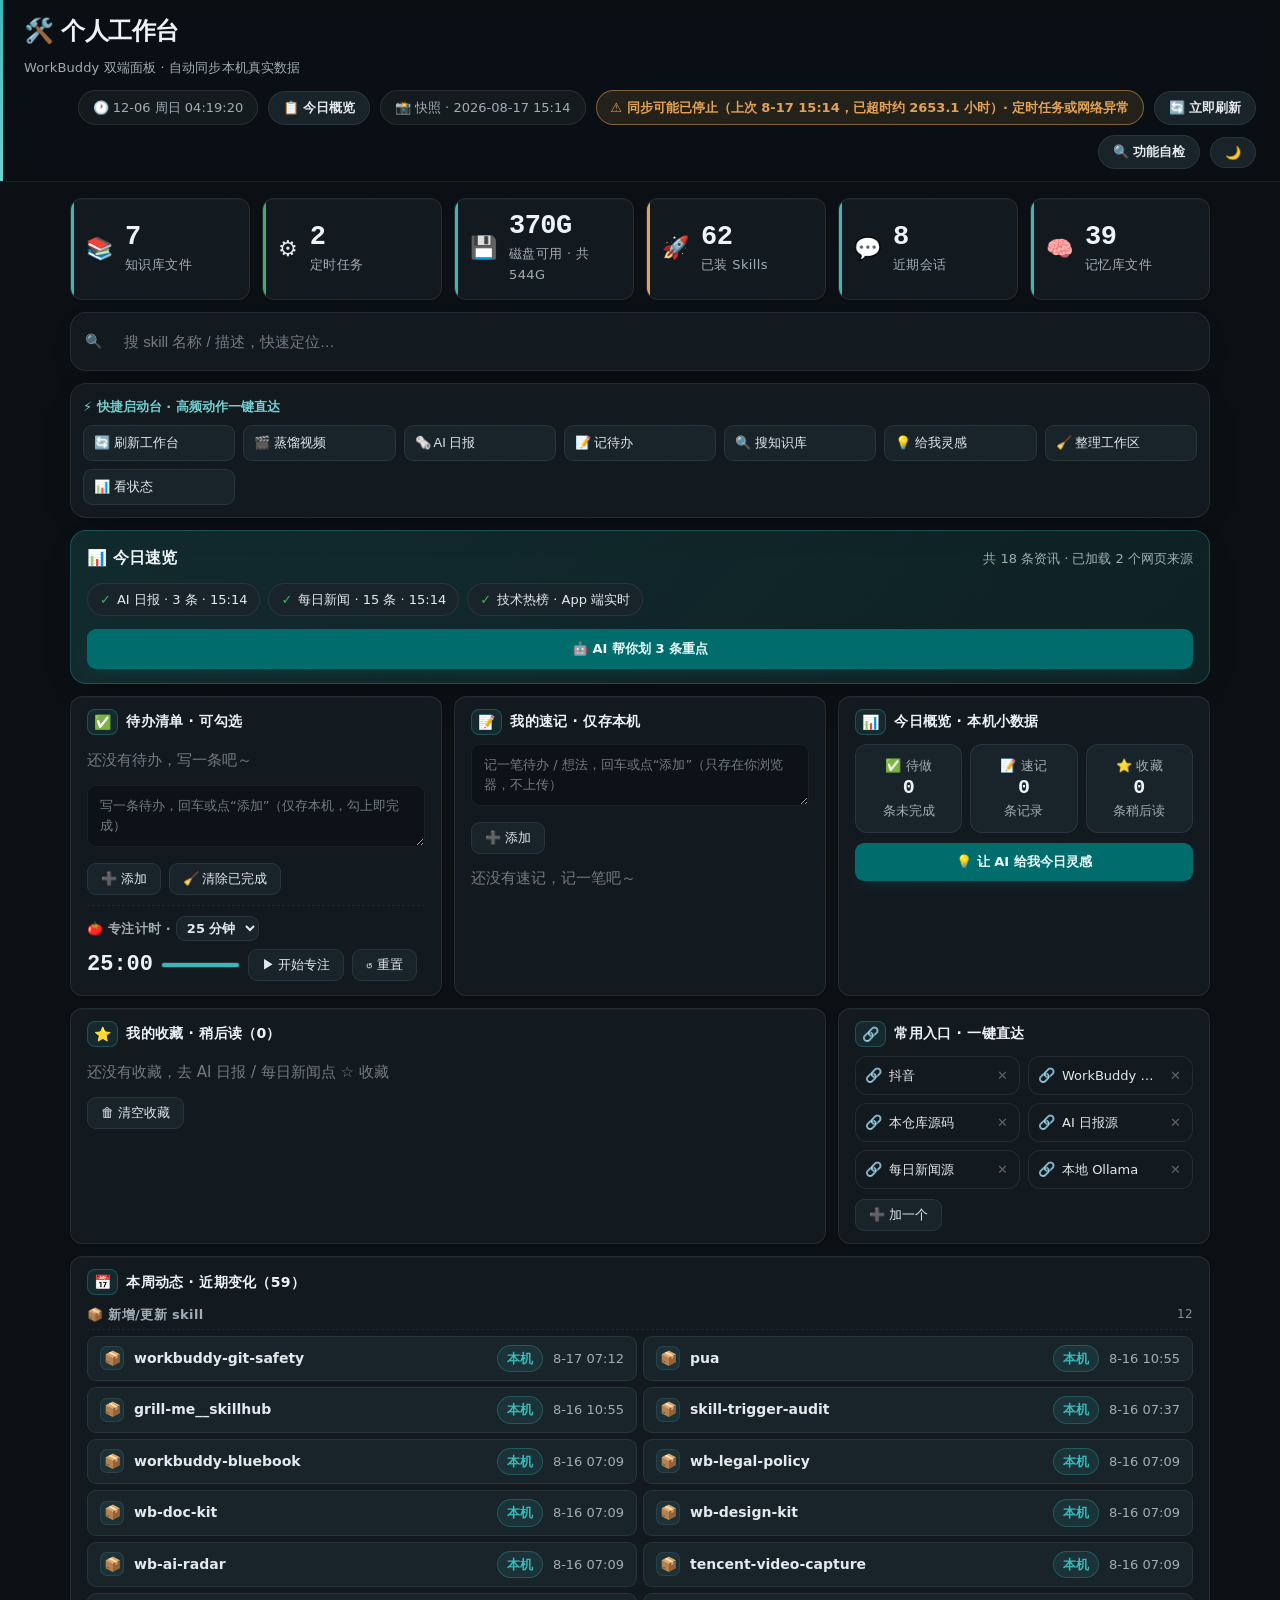
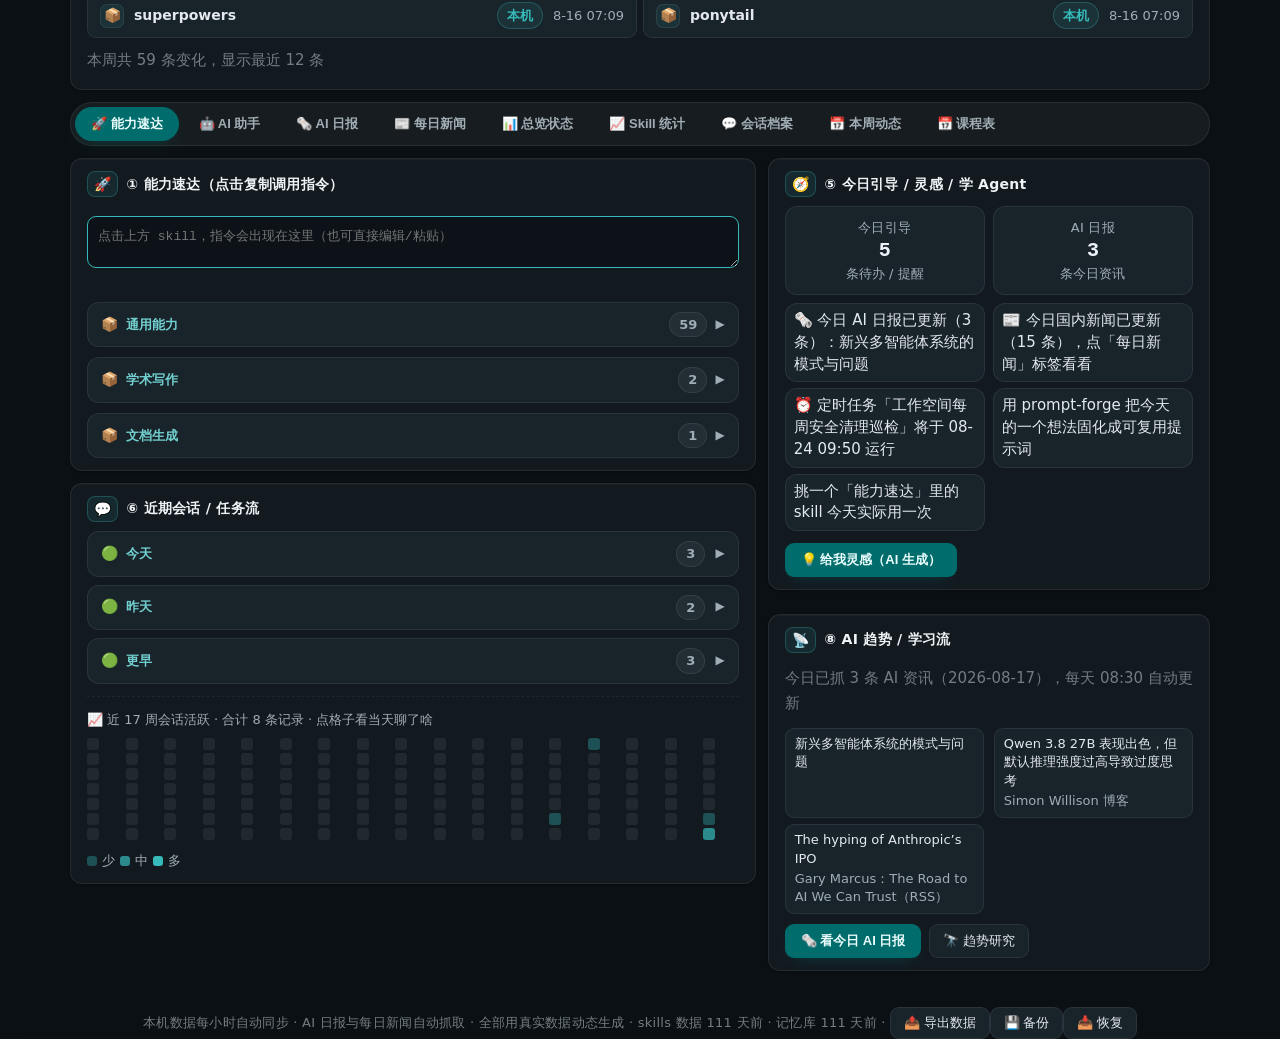
==== index.html @ 3c627439 "style/feat: PWA 优化打磨 — 数据兜底防白屏 + 弹窗统一 + 键盘增强 + 离线提示 - normalizeData 兜底 data.json 缺字段，render 包 try/ca" ====
<!doctype html>
<html lang="zh-CN">
<head>
<meta charset="UTF-8">
<meta name="viewport" content="width=device-width, initial-scale=1.0, viewport-fit=cover">
<meta name="theme-color" content="#0e0f13">
<title>个人工作台</title>
<meta name="description" content="WorkBuddy 双端个人操作面板：实时同步本机 skills / 模型 / 自动化 / 知识库真实数据，聚合 AI 日报与每日新闻，含速记、课程表与功能自检。">
<meta property="og:title" content="个人工作台">
<meta property="og:description" content="WorkBuddy 双端面板，自动同步本机真实数据，聚合 AI 日报与每日新闻。">
<meta property="og:type" content="website">
<meta property="og:locale" content="zh_CN">
<link rel="manifest" href="manifest.json">
<link rel="icon" href="icon.svg" type="image/svg+xml">
<link rel="icon" href="icon-192.png" type="image/png">
<link rel="apple-touch-icon" href="icon-192.png">
<link rel="stylesheet" href="styles.css?v=63">
</head>
<body>
<a class="skip" href="#main">跳到主内容</a>
<header class="header">
  <div>
    <h1>🛠️ 个人工作台</h1>
    <div class="sub">WorkBuddy 双端面板 · 自动同步本机真实数据</div>
  </div>
  <div class="snap-wrap">
    <span class="clock" id="clock">🕐 --:--:--</span>
    <button class="refresh-btn" id="todayBtn" onclick="copyToday()" title="把今天的 KPI / 头条 / 引导整理成一段文字复制，发给 AI 要今日建议">📋 今日概览</button>
    <div class="snap" id="snap">📸 快照 · 加载中…</div>
    <div class="sync-status" id="syncStatus">🔄 同步状态 · 加载中…</div>
    <button class="refresh-btn" id="refreshBtn" onclick="refreshData()">🔄 立即刷新</button>
    <button class="refresh-btn" id="selfCheckBtn" onclick="selfCheck()">🔍 功能自检</button>
    <button class="refresh-btn" id="installBtn" onclick="promptInstall()" style="display:none" title="把工作台安装成 App（可离线、像原生应用一样打开）">📲 安装 App</button>
    <button class="refresh-btn" id="themeBtn" onclick="toggleTheme()" title="切换深色 / 浅色">🌙</button>
  </div>
</header>
<div class="selfcheck" id="selfCheckResult"></div>
<main class="container" id="main">
  <section class="kpis" id="kpis"></section>
  <div class="searchbar">
  <span class="si">🔍</span>
  <input id="q" placeholder="搜 skill 名称 / 描述，快速定位…" oninput="filt()">
</div>
  <section class="quickbar">
    <div class="qb-title">⚡ 快捷启动台 · 高频动作一键直达</div>
    <div class="qb-grid" id="quickbar"></div>
  </section>
  <section class="overview" id="overview"></section>
  <div class="bento">
  <section class="card todos-card">
    <h2><span class="ic">✅</span>待办清单 · 可勾选</h2>
    <div class="todo-prog" id="todoProg"></div>
    <ul class="todos" id="todosList"></ul>
    <textarea id="todoInput" rows="2" placeholder="写一条待办，回车或点“添加”（仅存本机，勾上即完成）"></textarea>
    <div style="margin-top:8px;display:flex;gap:8px;align-items:center">
      <button class="btn-sm" onclick="addTodo()">➕ 添加</button>
      <button class="btn-sm" onclick="clearDone()">🧹 清除已完成</button>
      <span id="todosHint" class="empty"></span>
    </div>
    <div class="pomo">
      <div class="pomo-h">🍅 专注计时 ·
        <select id="pomoLen" class="pomo-sel" onchange="pomoSetLen(this.value)" title="选择专注时长">
          <option value="5">5 分钟</option>
          <option value="15">15 分钟</option>
          <option value="25" selected>25 分钟</option>
          <option value="45">45 分钟</option>
        </select>
      </div>
      <div class="pomo-row">
        <span class="pomo-t" id="pomoT">25:00</span>
        <div class="pomo-bar-wrap"><div class="pomo-bar" id="pomoBar"></div></div>
        <button class="btn-sm" id="pomoBtn" onclick="pomoToggle()">▶ 开始专注</button>
        <button class="btn-sm" onclick="pomoReset()">↺ 重置</button>
        <span id="pomoHint" class="empty"></span>
      </div>
    </div>
  </section>
  <section class="card notes-card">
    <h2><span class="ic">📝</span>我的速记 · 仅存本机</h2>
    <textarea id="noteInput" rows="2" placeholder="记一笔待办 / 想法，回车或点“添加”（只存在你浏览器，不上传）"></textarea>
    <div style="margin-top:8px;display:flex;gap:8px;align-items:center">
      <button class="btn-sm" onclick="addNote()">➕ 添加</button>
      <span id="notesHint" class="empty"></span>
    </div>
    <ul class="notes" id="notesList"></ul>
  </section>
  <section class="card ov-card">
    <h2><span class="ic">📊</span>今日概览 · 本机小数据</h2>
    <div class="ov-res" id="ovStats"></div>
    <button class="mini-btn" onclick="inspireToday()">💡 让 AI 给我今日灵感</button>
  </section>
  <section class="card fav-card">
    <h2><span class="ic">⭐</span>我的收藏 · 稍后读</h2>
    <ul class="fav-list" id="favList"></ul>
    <div style="margin-top:8px;display:flex;gap:8px;align-items:center">
      <button class="btn-sm" onclick="clearFavs()">🗑 清空收藏</button>
      <span id="favsHint" class="empty"></span>
    </div>
  </section>
  <section class="card links-card">
    <h2><span class="ic">🔗</span>常用入口 · 一键直达</h2>
    <div class="links-grid" id="linksGrid"></div>
    <div style="margin-top:10px;display:flex;gap:8px;align-items:center;flex-wrap:wrap">
      <button class="btn-sm" onclick="addLink()">➕ 加一个</button>
      <span id="linksHint" class="empty"></span>
    </div>
  </section>
  <section class="card wk-card">
    <h2><span class="ic">📅</span>本周动态 · 近期变化</h2>
    <ul class="wk-list" id="wkList"></ul>
  </section>
  </div>
  <nav class="tabs">
    <button class="tab active" data-tab="cap" onclick="switchTab('cap')">🚀 能力速达</button>
    <button class="tab" data-tab="ai" onclick="switchTab('ai')">🤖 AI 助手</button>
    <button class="tab" data-tab="news" onclick="switchTab('news')">🗞️ AI 日报<span class="tab-dot" id="newsDot"></span></button>
    <button class="tab" data-tab="dnews" onclick="switchTab('dnews')">📰 每日新闻<span class="tab-dot" id="dnewsDot"></span></button>
    <button class="tab" data-tab="ov" onclick="switchTab('ov')">📊 总览状态</button>
    <button class="tab" data-tab="stats" onclick="switchTab('stats')">📈 Skill 统计</button>
    <button class="tab" data-tab="sess" onclick="switchTab('sess')">💬 会话档案</button>
    <button class="tab" data-tab="week" onclick="switchTab('week')">📅 本周动态</button>
    <button class="tab" data-tab="schedule" onclick="switchTab('schedule')">📅 课程表</button>
  </nav>
  <section class="tabpane active" id="pane-cap">
    <div class="wrap"><div class="col" id="col-cap"></div><aside class="col" id="side-cap"></aside></div>
  </section>
  <section class="tabpane" id="pane-ai">
    <div class="wrap"><div class="col" id="col-ai"></div></div>
  </section>
  <section class="tabpane" id="pane-news">
    <div class="wrap"><div class="col" id="col-news"></div></div>
  </section>
  <section class="tabpane" id="pane-dnews">
    <div class="wrap"><div class="col" id="col-dnews"></div></div>
  </section>
  <section class="tabpane" id="pane-ov">
    <div class="wrap"><div class="col" id="col-ov"></div></div>
  </section>
  <section class="tabpane" id="pane-stats">
    <div class="wrap"><div class="col" id="col-stats"></div></div>
  </section>
  <section class="tabpane" id="pane-sess">
    <div class="wrap"><div class="col" id="col-sess"></div></div>
  </section>
  <section class="tabpane" id="pane-week">
    <div class="wrap"><div class="col" id="col-week"></div></div>
  </section>
  <section class="tabpane" id="pane-schedule">
    <div class="wrap"><div class="col" id="col-schedule"></div></div>
  </section>
</main>
<div class="foot">本机数据每小时自动同步 · AI 日报与每日新闻自动抓取 · 全部用真实数据动态生成 · <span id="freshness"></span><button class="btn-sm" onclick="exportAll()" title="把速记/待办/收藏/入口导出为 Markdown">📤 导出数据</button><button class="btn-sm" onclick="backupExport()" title="导出 JSON 备份（可完整恢复）">💾 备份</button><button class="btn-sm" onclick="backupImport()" title="从 JSON 备份恢复数据">📥 恢复</button></div>
<div class="heat-modal" id="heat-detail" onclick="if(event.target===this)closeHeat()">
  <div class="heat-card">
    <div class="heat-card-h"><span id="heat-detail-date"></span><button class="heat-x" onclick="closeHeat()">✕</button></div>
    <div class="heat-card-b" id="heat-detail-body"></div>
  </div>
</div>
<script src="schedule.js?v=2"></script>
<script src="app.js?v=63"></script>
</body>
</html>
---- styles.css ----
/* ============================================================
   个人工作台 · 设计系统 v4 (Hallmark redesign · 精致化提升)
   macrostructure: Workbench (in-place visual refinement)
   genre: modern-minimal · anchor hue: teal 195
   ------------------------------------------------------------
   Hallmark · pre-emit critique: P5 H4 E5 S4 R5 V4
   Hallmark · macrostructure: Workbench · tone: utilitarian-refined
            · anchor hue: 195 (teal) · contrast: pass (40–41)
            · nav: header-island · footer: inline-strip · slop: pass (42–45)
            · honest: pass (46) · chrome: pass (47) · tokens: pass (48)
            · responsive: pass (34,49,50–57) · icons: emoji preserved (brand voice)
   ------------------------------------------------------------
   纪律：
   - 全部色值转 OKLCH，提炼为命名令牌；内联 rgba/hex 一律改为 var(--token)
   - 单一强调色（青 teal），深色主题 tint 偏冷(anchor h=240)，浅色同套语言
   - 4pt 间距令牌统一层级；按钮补齐 focus-visible 8 态
   - 进度条保留 width 动画：app.js 直接驱动 .style.width，改 transform 会破坏功能
   - emoji 图标保留：属产品既定语音，非 AI 默认 tell，改它属范围扩大
   - 保留全部 app.js 依赖的 class / id / 变量（--accent / --accent2 / --sub ...）
   ============================================================ */
:root{
  /* ---- 表面层（深色，偏冷 anchor h=240） ---- */
  --paper:      oklch(17% 0.012 240);   /* 原 #0e1014 背景 */
  --panel:      oklch(21% 0.016 240);   /* 原 #151921 卡片 */
  --panel-2:    oklch(25% 0.020 240);   /* 原 #1b212c 内嵌面板 */
  --panel-3:    oklch(28% 0.022 240);   /* 抬升层（弹窗/聚焦输入） */
  --input-bg:   oklch(18% 0.014 240);   /* 原 #14161c 输入框底 */

  /* ---- 线条（朝 anchor 微染，禁用纯灰） ---- */
  --line:       oklch(85% 0.02 240 / .10);
  --line-soft:  oklch(85% 0.02 240 / .06);
  --line-mid:   oklch(85% 0.02 240 / .07);

  /* ---- 文字 ---- */
  --ink:        oklch(93% 0.008 240);   /* 原 #e9ecf1 正文 */
  --ink-strong: oklch(96% 0.008 240);   /* 原 #eef2f7 标题 */
  --sub:        oklch(74% 0.018 240);   /* 原 #99a2b2 次要，提亮防糊 */
  --sub-2:      oklch(58% 0.016 240);   /* 原 #6a6a72/#79818f 占位/极次 */

  /* 等宽字体栈：仪表数字 / 技术标识，tabular-nums 对齐 */
  --mono:"SF Mono","JetBrains Mono","Roboto Mono",ui-monospace,Menlo,Consolas,monospace;

  /* ---- 单一强调色（青 teal），深色可读；app.js 内联依赖，务必保留 ---- */
  --accent:        oklch(72% 0.11 195);   /* 原 #2bb8c6 */
  --accent-2:      oklch(80% 0.09 195);   /* 原 #7fd9e2 */
  --accent2:       var(--accent-2);        /* app.js 内联样式用旧名 --accent2（无连字符），保持兼容，勿删 */
  --accent-strong: oklch(48% 0.085 195);  /* 原 #0a7682 按钮填充 */
  --accent-ink:    oklch(98% 0.02 195);   /* 强调填充上的文字（近白） */
  --green:  oklch(68% 0.16 150);   /* 原 #3fb950 */
  --amber:  oklch(76% 0.12 70);    /* 原 #f0a85a */
  --red:    oklch(66% 0.18 25);    /* 原 #ff6b6b */

  /* ---- 强调衍生（tint / 描边 / 聚焦环 / 光晕） ---- */
  --tint:        oklch(72% 0.11 195 / .10);
  --tint-2:      oklch(72% 0.11 195 / .16);
  --accent-line:  oklch(72% 0.11 195 / .45);
  --accent-line-2:oklch(72% 0.11 195 / .28);
  --ring:        oklch(72% 0.11 195 / .35);
  --focus:       oklch(72% 0.11 195 / .55);
  --glow:        oklch(72% 0.11 195 / .07);
  --glow-2:      oklch(72% 0.11 195 / .05);

  /* 语义色衍生（描边/底色，避免内联 rgba） */
  --green-soft: oklch(68% 0.16 150 / .12);
  --green-line: oklch(68% 0.16 150 / .40);
  --amber-soft: oklch(76% 0.12 70 / .12);
  --amber-line: oklch(76% 0.12 70 / .50);
  --red-soft:   oklch(66% 0.18 25 / .12);
  --red-line:   oklch(66% 0.18 25 / .45);

  /* ---- 圆角体系 ---- */
  --radius-lg:16px; --radius:12px; --radius-sm:9px; --radius-pill:999px;

  /* ---- 缓动（克制，非 overshoot） ---- */
  --ease: cubic-bezier(.32,.72,0,1);
  --ease-out: cubic-bezier(.16,1,.3,1);

  /* ---- 分层阴影（透明黑，非调色板色） ---- */
  --shadow-sm:0 1px 2px rgba(0,0,0,.28);
  --shadow-md:0 10px 30px -18px rgba(0,0,0,.65);
  --shadow-lg:0 24px 60px -24px rgba(0,0,0,.7);
  /* ---- 强调色投影（源自令牌，禁止再写死 hex/rgba 强调色） ---- */
  --sh-btn:    0 6px 16px -10px oklch(48% 0.085 195 / .72);  /* 按钮 / 激活 tab / CTA，源自 --accent-strong */
  --sh-accent: 0 8px 20px -10px oklch(72% 0.11 195 / .42);   /* 悬停青色辉光，源自 --accent */

  /* ---- 4pt 间距令牌 ---- */
  --space-3xs:4px; --space-2xs:8px; --space-xs:12px;
  --space-sm:16px; --space-md:20px; --space-lg:24px;
  --space-xl:32px; --space-2xl:40px; --space-3xl:56px;

  /* ---- 字号阶梯 ---- */
  --text-xs:12px; --text-sm:13px; --text-base:14px; --text-md:15px;
  --text-lg:16px; --text-xl:20px; --text-2xl:24px;
}
*{box-sizing:border-box}
html{scroll-behavior:smooth;overflow-x:clip}
body{
  margin:0;
  background:
    radial-gradient(1100px 600px at 85% -12%, var(--glow), transparent 55%),
    radial-gradient(900px 520px at -8% 110%, var(--glow-2), transparent 55%),
    var(--paper);
  color:var(--ink);
  font-family:-apple-system,BlinkMacSystemFont,"Segoe UI","PingFang SC","Microsoft YaHei",system-ui,sans-serif;
  font-size:var(--text-md);line-height:1.65;
  overflow-x:clip;
}
/* 自包含细噪点纹理：强化质感，不依赖任何外部资源，离线可用 */
body::after{
  content:"";position:fixed;inset:0;z-index:9;pointer-events:none;
  background-image:url("data:image/svg+xml,%3Csvg xmlns='http://www.w3.org/2000/svg' width='140' height='140'%3E%3Cfilter id='n'%3E%3CfeTurbulence type='fractalNoise' baseFrequency='0.85' numOctaves='2' stitchTiles='stitch'/%3E%3C/filter%3E%3Crect width='100%25' height='100%25' filter='url(%23n)'/%3E%3C/svg%3E");
  opacity:.03;mix-blend-mode:soft-light;
}
a{color:var(--accent);text-decoration:none}
a:hover{text-decoration:underline}
:focus-visible{outline:2px solid var(--focus);outline-offset:2px;border-radius:var(--radius-sm)}
/* 全局细滚动条 */
*{scrollbar-width:thin;scrollbar-color:rgba(255,255,255,.18) transparent}
::-webkit-scrollbar{width:8px;height:8px}
::-webkit-scrollbar-thumb{background:rgba(255,255,255,.16);border-radius:4px}
body.light ::-webkit-scrollbar-thumb{background:rgba(0,0,0,.18)}
::-webkit-scrollbar-thumb:hover{background:rgba(255,255,255,.26)}
::-webkit-scrollbar-track{background:transparent}

/* ---------- 跳转链接（a11y） ---------- */
.skip{position:absolute;left:-999px;top:8px;z-index:60;background:var(--accent-strong);color:var(--accent-ink);padding:8px 14px;border-radius:var(--radius-sm);font-size:var(--text-sm)}
.skip:focus{left:12px}

/* ---------- 顶栏（sticky 半透明 island） ---------- */
.header{position:sticky;top:0;z-index:20;padding:var(--space-xs) var(--space-lg);background:oklch(17% 0.012 240 / .72);backdrop-filter:blur(14px) saturate(140%);-webkit-backdrop-filter:blur(14px) saturate(140%);border-bottom:1px solid var(--line);display:flex;justify-content:space-between;align-items:center;gap:var(--space-xs);flex-wrap:wrap}
.header::before{content:"";position:absolute;left:0;top:0;bottom:0;width:3px;background:linear-gradient(var(--accent),var(--accent-2))}
.header h1{margin:0;font-size:24px;color:var(--ink-strong);letter-spacing:-.02em;font-weight:700;display:flex;align-items:center;gap:10px}
.header .sub{color:var(--sub);font-size:var(--text-sm);margin-top:5px;letter-spacing:.01em}
.header .snap{font-size:var(--text-sm);color:var(--sub);background:var(--line-soft);border:1px solid var(--line);border-radius:var(--radius-pill);padding:6px 14px;white-space:nowrap}
.sync-status{font-size:var(--text-sm);border-radius:var(--radius-pill);padding:6px 14px;white-space:nowrap;border:1px solid var(--line);background:var(--line-soft);color:var(--sub)}
.sync-status.ok{color:var(--green);border-color:var(--green-line);background:var(--green-soft)}
.sync-status.warn{color:var(--amber);border-color:var(--amber-line);background:var(--amber-soft);font-weight:600;animation:pulseWarn 1.8s ease-in-out infinite}
@keyframes pulseWarn{0%,100%{box-shadow:0 0 0 0 var(--amber-soft)}50%{box-shadow:0 0 0 4px oklch(76% 0.12 70 / .10)}}
.mcp{display:inline-block;padding:3px 10px;border-radius:var(--radius-pill);background:var(--line-soft);border:1px solid var(--line);font-size:var(--text-sm);margin:2px 3px 2px 0}
.mcp.off{opacity:.45;text-decoration:line-through;color:var(--sub)}
.mcp-badge{font-size:13px;color:var(--amber);border:1px solid var(--amber-line);border-radius:6px;padding:0 5px;margin-left:4px;text-decoration:none;vertical-align:middle}
.clock{font-size:var(--text-sm);color:var(--sub);background:var(--line-soft);border:1px solid var(--line);border-radius:var(--radius-pill);padding:6px 14px;white-space:nowrap;font-variant-numeric:tabular-nums}

/* ---------- 容器 / KPI ---------- */
.container{max-width:1180px;margin:0 auto;padding:var(--space-sm) var(--space-md)}
.kpis{display:grid;grid-template-columns:repeat(6,1fr);gap:var(--space-xs);margin-bottom:var(--space-xs)}
@media(max-width:900px){.kpis{grid-template-columns:repeat(3,1fr)}}
@media(max-width:680px){.kpis{grid-template-columns:repeat(2,1fr)}}
.kpi{position:relative;display:flex;align-items:center;gap:12px;background:var(--panel);border:1px solid var(--line);border-radius:var(--radius);padding:13px 15px;overflow:hidden;box-shadow:var(--shadow-sm),inset 0 1px 0 rgba(255,255,255,.04);transition:transform .25s var(--ease),border-color .2s,box-shadow .25s;animation:fadeIn .5s ease both;cursor:pointer}
.kpi:hover{border-color:var(--accent-line);transform:translateY(-2px);box-shadow:var(--shadow-md)}
.kpi:focus-visible{outline:2px solid var(--focus);outline-offset:2px}
.kpi::before{content:"";position:absolute;left:0;top:0;bottom:0;width:3px;background:var(--accent)}
.kpi-blue::before,.kpi-purple::before{background:var(--accent)}
.kpi-green::before{background:var(--green)}
.kpi-amber::before{background:var(--amber)}
.kpi .ki{font-size:22px;line-height:1;flex:none}
.kpi .kv{font-size:27px;font-weight:700;color:var(--ink-strong);font-family:var(--mono);font-variant-numeric:tabular-nums;letter-spacing:-.02em;line-height:1.05}
.kpi .kl{font-size:13px;color:var(--sub);margin-top:2px;letter-spacing:.03em;font-weight:500}

/* ---------- 通用栅格 / 卡片 ---------- */
.wrap{display:grid;grid-template-columns:1.55fr 1fr;gap:var(--space-xs);align-items:start}
.col{display:flex;flex-direction:column;gap:var(--space-xs)}
@media(max-width:880px){.wrap{grid-template-columns:1fr}}
@keyframes fadeIn{from{opacity:0;transform:translateY(6px)}to{opacity:1;transform:none}}
.card{position:relative;background:var(--panel);border:1px solid var(--line);border-radius:var(--radius);padding:var(--space-xs) var(--space-sm);box-shadow:var(--shadow-sm),inset 0 1px 0 rgba(255,255,255,.03);transition:transform .25s var(--ease),border-color .25s,box-shadow .25s;animation:fadeIn .5s ease both;scroll-margin-top:76px}
.card:hover{transform:translateY(-2px);border-color:var(--accent-line-2);box-shadow:var(--shadow-md)}
.card:focus-within{border-color:var(--accent-line-2)}
.card h2{margin:0 0 9px;font-size:14px;color:var(--ink-strong);display:flex;align-items:center;gap:8px;font-weight:600;letter-spacing:.02em}
.card h2 .ic{font-size:14px;background:var(--tint);border:1px solid var(--accent-line-2);border-radius:8px;padding:5px 6px;display:inline-flex;line-height:1;color:var(--accent)}

/* ===== 布局重排：三小卡 + 时间线整行 ===== */
.bento{display:grid;grid-template-columns:repeat(3,1fr);gap:var(--space-xs);align-items:stretch;margin-bottom:var(--space-xs)}
.bento>.card{margin:0;min-width:0}
.bento>.wk-card{grid-column:1/-1}
/* 入场 stagger */
.bento>.card:nth-child(2){animation-delay:.05s}
.bento>.card:nth-child(3){animation-delay:.10s}
.bento>.card:nth-child(4){animation-delay:.15s}
.bento>.card:nth-child(5){animation-delay:.20s}
.bento>.card:nth-child(6){animation-delay:.25s}
.kpis>.kpi:nth-child(2){animation-delay:.04s}
.kpis>.kpi:nth-child(3){animation-delay:.08s}
.kpis>.kpi:nth-child(4){animation-delay:.12s}
.kpis>.kpi:nth-child(5){animation-delay:.16s}
.kpis>.kpi:nth-child(6){animation-delay:.20s}
@media(max-width:1000px){.bento{grid-template-columns:1fr 1fr}}
@media(max-width:680px){.bento{grid-template-columns:1fr}.bento>.wk-card{grid-column:auto}}

/* ---------- 输入框 / 按钮 ---------- */
#cmdbox{width:100%;background:var(--input-bg);border:1px solid var(--accent);color:var(--ink);border-radius:var(--radius-sm);padding:10px;font-size:var(--text-sm);resize:vertical;transition:box-shadow .2s;margin-top:10px}
#hint{color:var(--green);font-size:var(--text-sm);min-height:16px;margin-top:6px}
#q{width:100%;padding:11px 14px 11px 40px;background:transparent;border:1px solid transparent;color:var(--ink);border-radius:var(--radius-sm);font-size:var(--text-md);transition:border-color .2s,box-shadow .2s}
#q::placeholder{color:var(--sub-2)}
#q:focus{border-color:var(--accent);outline:none;box-shadow:0 0 0 3px var(--tint)}
.btn{background:var(--accent-strong);color:var(--accent-ink);border:none;padding:8px 16px;border-radius:var(--radius-sm);cursor:pointer;font-size:var(--text-sm);font-weight:600;box-shadow:var(--sh-btn);transition:transform .15s,filter .15s,box-shadow .15s}
.btn:hover{filter:brightness(1.08);transform:translateY(-1px);box-shadow:var(--sh-btn)}
.btn:focus-visible{outline:2px solid var(--focus);outline-offset:2px}
.btn:active{transform:scale(.97)}
.btn:disabled{opacity:.55;cursor:not-allowed;transform:none;filter:none}
.btn-sm{background:var(--panel-2);color:var(--ink);border:1px solid var(--line);padding:6px 13px;border-radius:var(--radius-sm);cursor:pointer;font-size:var(--text-sm);transition:transform .15s,background .15s,border-color .15s}
.btn-sm:hover{background:var(--line-soft);border-color:var(--accent);transform:translateY(-1px)}
.btn-sm:focus-visible{outline:2px solid var(--focus);outline-offset:2px}
.btn-sm:active{transform:scale(.97)}
.btn-sm:disabled{opacity:.55;cursor:not-allowed;transform:none}
.btn-sm.danger{color:var(--red);border-color:var(--red-line)}
.btn-sm.danger:hover{background:var(--red-soft);border-color:var(--red);transform:translateY(-1px)}
.sched-clear{display:flex;align-items:center;gap:10px;padding:12px 14px}
#noteInput{width:100%;background:var(--input-bg);border:1px solid var(--line-mid);border-radius:var(--radius-sm);color:var(--ink);padding:10px 12px;font-size:var(--text-sm);line-height:1.55;resize:vertical;font-family:inherit;transition:border-color .2s,box-shadow .2s,background .2s}
#noteInput::placeholder{color:var(--sub-2)}
#noteInput:focus{border-color:var(--accent);outline:none;box-shadow:0 0 0 3px var(--tint);background:var(--input-bg)}
textarea:focus{outline:2px solid var(--accent-strong);outline-offset:-1px;background:var(--panel-3)}

/* ---------- 速记 ---------- */
.notes{list-style:none;margin:8px 0 0;padding:0;display:flex;flex-direction:column;gap:6px}
.note{display:flex;align-items:flex-start;gap:8px;background:var(--panel-2);border:1px solid var(--line);border-radius:var(--radius-sm);padding:7px 9px;font-size:var(--text-sm);animation:fadeIn .3s ease both;transition:border-color .18s,background .18s}
.note:hover{border-color:var(--accent-line-2);background:var(--tint)}
.note .nt{flex:1;line-height:1.5;word-break:break-word}
.note .nd{background:transparent;border:none;color:var(--sub);cursor:pointer;font-size:var(--text-md);padding:0 2px;line-height:1}
.note .nd:hover{color:var(--red)}

/* ---------- 搜索 / 快捷启动台 ---------- */
.searchbar{position:relative;display:flex;align-items:center;gap:10px;background:var(--panel);border:1px solid var(--line);border-radius:var(--radius-lg);padding:var(--space-2xs) var(--space-xs);margin-bottom:var(--space-xs);box-shadow:var(--shadow-md)}
.searchbar .si{position:absolute;left:14px;font-size:14px;opacity:.7;pointer-events:none}
.quickbar{background:var(--panel);border:1px solid var(--line);border-radius:var(--radius-lg);padding:var(--space-xs);margin-bottom:var(--space-xs);box-shadow:var(--shadow-md);animation:fadeIn .5s ease both}
.quickbar .qb-title{font-size:var(--text-sm);color:var(--accent-2);margin-bottom:8px;display:flex;align-items:center;gap:6px;font-weight:600}
.qb-grid{display:grid;grid-template-columns:repeat(auto-fill,minmax(140px,1fr));gap:8px}
.qb{background:var(--panel-2);border:1px solid var(--line);color:var(--ink);padding:8px 10px;border-radius:var(--radius-sm);cursor:pointer;font-size:var(--text-sm);text-align:left;transition:transform .18s var(--ease),border-color .18s,background .18s,box-shadow .18s}
.qb:hover{border-color:var(--accent);background:var(--tint);transform:translateY(-2px);box-shadow:var(--sh-accent)}
.qb:focus-visible{outline:2px solid var(--focus);outline-offset:2px}
.qb:active{transform:scale(.97)}

/* ---------- 技能分类 / 分组 ---------- */
#skills{display:flex;flex-direction:column;gap:10px;margin-top:4px}
.cat{border:1px solid var(--line);border-radius:var(--radius);background:var(--panel-2);overflow:hidden}
.cat-h{display:flex;align-items:center;gap:8px;padding:9px 13px;cursor:pointer;font-size:var(--text-sm);font-weight:600;color:var(--accent-2);user-select:none;transition:background .18s}
.cat-h:hover{background:var(--tint)}
.cat-h:focus-visible{outline:2px solid var(--focus);outline-offset:-2px}
.cat-h .ci{font-size:14px}
.cat-h .cc{margin-left:auto;font-size:13px;color:var(--sub);background:var(--line-soft);border:1px solid var(--line);border-radius:var(--radius-pill);padding:1px 9px;font-variant-numeric:tabular-nums}
.cat-h .car{font-size:12px;color:var(--sub);transition:transform .2s}
.cat.open .cat-h .car{transform:rotate(90deg)}
.cat-b{display:none;grid-template-columns:repeat(auto-fill,minmax(240px,1fr));gap:10px;padding:4px 12px 12px;max-height:320px;overflow-y:auto;scroll-behavior:smooth}
.cat.open .cat-b{display:grid}
.cat-b::-webkit-scrollbar{width:8px}
.cat-b::-webkit-scrollbar-thumb{background:rgba(255,255,255,.14);border-radius:4px}
body.light .cat-b::-webkit-scrollbar-thumb{background:rgba(0,0,0,.16)}
.grp{border:1px solid var(--line);border-radius:var(--radius);background:var(--panel-2);overflow:hidden;margin-bottom:8px}
.grp-h{display:flex;align-items:center;gap:8px;padding:9px 13px;cursor:pointer;font-size:var(--text-sm);font-weight:600;color:var(--accent-2);user-select:none;transition:background .18s}
.grp-h:hover{background:var(--tint)}
.grp-h:focus-visible{outline:2px solid var(--focus);outline-offset:-2px}
.grp-h .ci{font-size:14px}
.grp-h .cc{margin-left:auto;font-size:13px;color:var(--sub);background:var(--line-soft);border:1px solid var(--line);border-radius:var(--radius-pill);padding:1px 9px;font-variant-numeric:tabular-nums}
.grp-h .car{font-size:12px;color:var(--sub);transition:transform .2s;margin-left:2px}
.grp.open .grp-h .car{transform:rotate(90deg)}

/* ---------- 技能卡片 ---------- */
.skill{display:flex;flex-direction:column;background:var(--panel-2);border:1px solid var(--line);border-radius:11px;padding:10px 12px;cursor:pointer;transition:transform .18s var(--ease),border-color .18s,background .18s,box-shadow .18s;font-size:var(--text-sm)}
.skill:hover{border-color:var(--accent);transform:translateY(-2px);background:var(--tint);box-shadow:var(--sh-accent)}
.skill:focus-visible{outline:2px solid var(--focus);outline-offset:2px}
.skill .sn{font-weight:600;font-size:var(--text-md);color:var(--ink)}
.skill .sd{display:-webkit-box;color:var(--sub);font-size:13px;margin-top:5px;line-height:1.5;-webkit-line-clamp:2;-webkit-box-orient:vertical;overflow:hidden}
.skill .fire{font-size:12px;margin-left:6px;background:var(--amber-soft);color:var(--amber);border-radius:8px;padding:1px 6px;font-weight:600;vertical-align:middle;white-space:nowrap}

/* ---------- 标签页 ---------- */
.tabs{display:flex;gap:4px;margin-bottom:var(--space-xs);flex-wrap:wrap;background:var(--line-soft);border:1px solid var(--line);border-radius:var(--radius-pill);padding:4px}
.tab{background:transparent;border:1px solid transparent;color:var(--sub);padding:7px 15px;border-radius:var(--radius-pill);cursor:pointer;font-size:var(--text-sm);font-weight:600;transition:border-color .18s,color .18s,background .18s,transform .18s;white-space:nowrap}
.tab:hover{color:var(--ink)}
.tab:focus-visible{outline:2px solid var(--focus);outline-offset:2px}
.tab.active{background:var(--accent-strong);color:var(--accent-ink);border-color:transparent;box-shadow:var(--sh-btn)}
.tabpane{display:none}
.tabpane.active{display:block;animation:fadeIn .4s ease both}
.tabpane .wrap{grid-template-columns:1fr}
.tab-dot{display:none;width:6px;height:6px;border-radius:50%;background:var(--red);margin-left:6px;vertical-align:middle;box-shadow:0 0 0 3px var(--red-soft)}
.tab-dot.on{display:inline-block}

/* ---------- 会话热力图 ---------- */
.heat{margin-top:12px;padding-top:12px;border-top:1px dashed var(--line-mid)}
.heat-t{font-size:var(--text-sm);color:var(--sub);margin-bottom:8px}
.heat-g{display:grid;grid-auto-flow:column;grid-template-rows:repeat(7,12px);gap:3px;overflow-x:auto;padding-bottom:4px}
.hc{width:12px;height:12px;border-radius:3px;background:rgba(255,255,255,.07)}
.hc.l1{background:oklch(72% 0.11 195 / .35)}
.hc.l2{background:oklch(72% 0.11 195 / .70)}
.hc.l3{background:var(--accent)}
.heat-lg{display:flex;align-items:center;gap:5px;font-size:13px;color:var(--sub);margin-top:6px}
.heat-lg .hc{width:10px;height:10px;display:inline-block}

/* ---------- 自动化 / 模型 / 总览 ---------- */
.auto{padding:4px 0;border-bottom:1px solid var(--line-soft);font-size:var(--text-sm);display:flex;align-items:center;gap:8px;flex-wrap:wrap}
.auto:last-child{border-bottom:none}
.auto .badge{font-size:12px;padding:2px 7px;border-radius:10px}
.badge.on{background:var(--green-soft);color:var(--green)}
.badge.off{background:var(--red-soft);color:var(--red)}
.auto .meta{color:var(--sub);font-size:13px}
.auto b{font-weight:600}
.model{display:flex;align-items:center;gap:8px;padding:2px 0;color:var(--ink);font-size:var(--text-md)}
.model .mn{font-weight:600}
.model .mm{font-size:13px;color:var(--sub);background:var(--line-soft);border:1px solid var(--line);border-radius:var(--radius-pill);padding:1px 8px;margin-left:auto}
.ov-sub{font-size:var(--text-sm);color:var(--sub);font-weight:600;margin:10px 0 4px;letter-spacing:.02em}
.ov-sub:first-of-type{margin-top:2px}
.ov-res{display:grid;grid-template-columns:repeat(3,1fr);gap:8px}
.ov-mcp{grid-column:1/-1;background:var(--panel-2);border:1px solid var(--line);border-radius:var(--radius);padding:10px 12px}
.ov-mcp-h{display:flex;align-items:center;gap:8px;margin-bottom:8px}
.ov-mcp-h .rk{font-size:13px;color:var(--sub);letter-spacing:.02em;font-weight:500}
.ov-mcp-h .rv{font-size:22px;font-weight:700;color:var(--ink-strong);font-family:var(--mono);font-variant-numeric:tabular-nums;line-height:1}
.ov-mcp-chips{display:flex;flex-wrap:wrap;gap:6px;align-items:center}
.ov-mcp-chips .mcp{margin:0}
.ov-metric{display:flex;flex-direction:column;background:var(--panel-2);border:1px solid var(--line);border-radius:var(--radius);padding:10px 12px;gap:2px;transition:border-color .2s;align-items:center;text-align:center}
.ov-metric:hover{border-color:var(--accent-line-2)}
.ov-metric .rk{font-size:13px;color:var(--sub);letter-spacing:.02em;font-weight:500}
.ov-metric .rv{font-size:20px;font-weight:700;color:var(--ink-strong);font-family:var(--mono);font-variant-numeric:tabular-nums;line-height:1}
.ov-metric .rn{font-size:13px;color:var(--sub)}
.ov-models{display:flex;flex-wrap:wrap;gap:6px;margin-top:2px}
.ov-models .model{padding:6px 11px;background:var(--panel-2);border:1px solid var(--line);border-radius:var(--radius-pill);font-size:var(--text-sm);display:inline-flex;align-items:center;gap:6px;transition:border-color .18s,background .18s;white-space:nowrap}
.ov-models .model:hover{border-color:var(--accent);background:var(--tint)}
.ov-models .model:focus-within{border-color:var(--accent)}
.ov-models .model .mn{font-weight:600;color:var(--ink);flex:none}
.ov-models .model .mm{font-size:13px;color:var(--sub);background:var(--line-soft);border:1px solid var(--line);padding:1px 7px;border-radius:99px;flex:none}
/* ⑦ 环境体检台：Ollama 模型 2 列紧凑网格 */
.ov-ol{display:grid;grid-template-columns:repeat(2,1fr);gap:4px 8px;margin-top:2px}
.ov-ol .model{padding:4px 6px;background:var(--panel-2);border:1px solid var(--line);border-radius:var(--radius-sm)}
/* ④ 内容与知识生产：知识库文件 2 列紧凑网格 */
.ov-kb{display:grid;grid-template-columns:repeat(2,1fr);gap:4px 8px;margin-top:2px}
.ov-kb .auto{padding:4px 6px;background:var(--panel-2);border:1px solid var(--line);border-radius:var(--radius-sm)}
.ov-kb .auto:last-child{border-bottom:1px solid var(--line)}
/* ② 自动化：列表面板化 */
.ov-auto-panel{background:var(--panel-2);border:1px solid var(--line);border-radius:var(--radius);padding:4px 8px;margin-bottom:2px}
.ov-auto-panel .auto:last-child{border-bottom:none}
/* ⑤ 今日引导：列表 2 列卡片化 */
.guide-grid{display:grid;grid-template-columns:repeat(2,1fr);gap:6px 8px}
.guide-item{padding:6px 8px;background:var(--panel-2);border:1px solid var(--line);border-radius:var(--radius);font-size:var(--text-md);line-height:1.45}
.guide-item.warn{color:var(--red);background:var(--red-soft);border-color:var(--red-line)}
/* ⑧ AI 趋势卡：头条列表 */
.trend-list{display:grid;grid-template-columns:repeat(2,1fr);gap:6px 10px;margin-top:8px}
.trend{display:block;padding:6px 9px;background:var(--panel-2);border:1px solid var(--line);border-radius:var(--radius-sm);font-size:var(--text-sm);line-height:1.45;color:var(--ink);text-decoration:none;transition:border-color .18s,background .18s}
.trend:hover{border-color:var(--accent);background:var(--tint)}
.trend:focus-visible{outline:2px solid var(--focus);outline-offset:2px}
.trend .ts{display:block;font-size:13px;color:var(--sub);margin-top:1px}
@media(max-width:760px){.ov-ol,.ov-kb,.guide-grid{grid-template-columns:1fr}}
.empty{color:var(--sub-2);font-size:var(--text-md);padding:4px 0}


/* ---------- AI 日报 ---------- */
.news-head h2{align-items:center}
.news-n{font-size:13px;font-weight:600;margin-left:8px;background:var(--tint-2);color:var(--accent);border-radius:8px;padding:2px 8px;vertical-align:middle}
.news-meta{color:var(--sub);font-size:var(--text-sm);margin-top:2px}
.news-meta a{color:var(--accent)}
.news-meta a:hover{text-decoration:underline}
.news-sel{display:flex;align-items:center;gap:6px;font-size:var(--text-sm);color:var(--sub);margin-bottom:10px}
.news-sel select{appearance:none;-webkit-appearance:none;background:var(--panel-2) url("data:image/svg+xml,%3Csvg xmlns='http://www.w3.org/2000/svg' width='12' height='12' viewBox='0 0 24 24' fill='none' stroke='%2399a2b2' stroke-width='2' stroke-linecap='round' stroke-linejoin='round'%3E%3Cpath d='M6 9l6 6 6-6'/%3E%3C/svg%3E") no-repeat right 8px center;border:1px solid var(--line);border-radius:var(--radius-sm);color:var(--ink);font-family:inherit;font-size:var(--text-sm);padding:4px 22px 4px 8px;cursor:pointer;transition:border-color .18s var(--ease),background .18s var(--ease)}
.news-sel select:hover{border-color:var(--accent-line-2);background-color:var(--tint)}
.news-sel select:focus-visible{outline:2px solid var(--focus);outline-offset:2px;border-color:var(--accent);box-shadow:0 0 0 3px var(--tint)}
.news-sel select option{background:var(--panel-2);color:var(--ink)}
.nw{border:1px solid var(--line);background:var(--panel-2);border-radius:var(--radius);padding:10px 14px;margin-top:8px;animation:fadeIn .3s ease both;transition:border-color .18s,background .18s,transform .18s var(--ease),box-shadow .18s}
.nw:hover{border-color:var(--accent-line);transform:translateY(-1px);box-shadow:var(--shadow-sm)}
.nw-t{font-size:var(--text-md);font-weight:500;line-height:1.55;letter-spacing:.01em;color:var(--ink)}
.nw-d{font-size:var(--text-sm);line-height:1.65;color:var(--sub);margin-top:5px;word-break:break-word}
.nw-d.clamp{max-height:4.6em;overflow:hidden;position:relative}
.nw-d.clamp.open{max-height:none;overflow:visible}
.nw-d.clamp:not(.open)::after{content:"";position:absolute;left:0;right:0;bottom:0;height:1.8em;background:linear-gradient(transparent,var(--panel-2))}
.nw-toggle{display:block;margin-top:3px;font-size:13px;background:transparent;border:none;color:var(--accent);cursor:pointer;padding:2px 0;font-family:inherit}
.nw-toggle:hover{text-decoration:underline}
.nw-f{display:flex;align-items:center;gap:8px;flex-wrap:wrap;margin-top:6px}
.nw-s{font-size:13px;color:var(--sub);opacity:.85}
.nw-a{font-size:13px;color:var(--accent)}
.nw-a:hover{text-decoration:underline}
.nw-ask{margin-left:auto;font-size:13px;font-weight:600;background:var(--tint);border:1px solid var(--accent-line-2);color:var(--accent);border-radius:999px;padding:3px 11px;cursor:pointer;transition:.15s;display:inline-flex;align-items:center;gap:4px}
.nw-ask:hover{background:var(--tint-2);border-color:var(--accent);color:var(--accent)}
.nw-ask:focus-visible{outline:2px solid var(--focus);outline-offset:2px}
.nw-ask.flashed{border-color:var(--green-line);background:var(--green-soft);color:var(--green)}
.nw-ask.flashed-fail{border-color:var(--amber-line);background:var(--amber-soft);color:var(--amber)}
/* 收藏按钮 ☆/★ 幽灵小按钮 */
.fav-btn{margin-left:auto;font-size:var(--text-sm);background:transparent;border:1px solid var(--line);color:var(--sub);border-radius:8px;padding:2px 7px;cursor:pointer;transition:.15s;line-height:1.3}
.fav-btn:hover{border-color:var(--amber-line);color:var(--amber)}
.fav-btn:focus-visible{outline:2px solid var(--focus);outline-offset:2px}
.fav-btn.on{border-color:var(--amber-line);color:var(--amber);background:var(--amber-soft)}
/* 每日新闻封面图 */
.dnews-cover{margin:-14px -16px 12px;border-radius:var(--radius) var(--radius) 0 0;max-height:200px;overflow:hidden;background:var(--panel-2)}
.dnews-cover img{width:100%;height:auto;display:block;object-fit:cover}
/* AI 日报分区折叠 */
.news-sec{padding:12px 16px}
.ns-h{display:flex;align-items:center;gap:8px;cursor:pointer;user-select:none;padding:2px 0 9px;font-size:var(--text-sm);font-weight:600;color:var(--ink);letter-spacing:.02em}
.ns-h:hover{color:var(--accent)}
.ns-h:focus-visible{outline:2px solid var(--focus);outline-offset:2px}
.ns-h .news-n{margin-left:0}
.ns-car{margin-left:auto;color:var(--sub);font-size:12px;transition:transform .18s;font-weight:500}
.ns-h.closed .ns-car{transform:rotate(-90deg)}
.ns-b{padding-bottom:2px}

/* ---------- 课程表 ---------- */
.sched-imp{display:flex;align-items:center;gap:10px;flex-wrap:wrap;margin-bottom:10px}
.sched-file{background:var(--panel-2);border:1px solid var(--line);color:var(--ink);padding:6px 12px;border-radius:var(--radius-pill);cursor:pointer;font-size:var(--text-sm);font-weight:600;transition:border-color .18s,background .18s,transform .15s;position:relative;overflow:hidden}
.sched-file:hover{border-color:var(--accent);background:var(--tint);transform:translateY(-1px)}
.sched-file:focus-visible{outline:2px solid var(--focus);outline-offset:2px}
.sched-file input[type=file]{position:absolute;inset:0;opacity:0;cursor:pointer;width:100%}
.sched-paste{width:100%;background:var(--input-bg);border:1px solid var(--line-mid);border-radius:var(--radius-sm);color:var(--ink);padding:8px 10px;font-size:var(--text-sm);line-height:1.5;resize:vertical;font-family:inherit;transition:border-color .2s,box-shadow .2s,background .2s}
.sched-paste::placeholder{color:var(--sub-2)}
.sched-paste:focus{border-color:var(--accent);outline:none;box-shadow:0 0 0 3px var(--tint);background:var(--input-bg)}
.sched-form{display:grid;grid-template-columns:repeat(auto-fill,minmax(150px,1fr));gap:8px}
.sf{width:100%;background:var(--input-bg);border:1px solid var(--line-mid);border-radius:var(--radius-sm);color:var(--ink);padding:8px 10px;font-size:var(--text-sm);font-family:inherit;transition:border-color .2s,box-shadow .2s}
.sf::placeholder{color:var(--sub-2)}
.sf:focus{border-color:var(--accent);outline:none;box-shadow:0 0 0 3px var(--tint);background:var(--input-bg)}
.sched-day{margin-top:10px;border:1px solid var(--line);border-radius:var(--radius);overflow:hidden;background:var(--panel-2)}
.sched-day-h{padding:8px 12px;font-weight:700;font-size:var(--text-sm);color:var(--accent-2);background:var(--line-soft);border-bottom:1px solid var(--line);display:flex;align-items:center;gap:8px}
.sched-row{display:flex;align-items:flex-start;gap:10px;padding:8px 12px;border-bottom:1px solid var(--line)}
.sched-row:last-child{border-bottom:none}
.sr-time{flex:0 0 84px;color:var(--accent);font-size:var(--text-sm);font-weight:600;padding-top:1px}
.sr-main{flex:1;display:flex;flex-direction:column;gap:2px;line-height:1.45}
.sr-main b{font-size:var(--text-sm)}
.sr-loc,.sr-teach,.sr-note{font-size:13px;color:var(--sub);margin-right:8px}

/* ---------- 热力图弹窗 / 顶栏按钮 ---------- */
.heat-modal{display:none;position:fixed;inset:0;background:rgba(0,0,0,.6);z-index:50;align-items:center;justify-content:center;padding:20px;animation:fadeIn .25s ease both}
.heat-card{width:100%;max-width:460px;max-height:70vh;display:flex;flex-direction:column;background:var(--panel);border:1px solid var(--line);border-radius:var(--radius-lg);overflow:hidden;box-shadow:var(--shadow-lg)}
.heat-card-h{display:flex;align-items:center;justify-content:space-between;padding:14px 18px;border-bottom:1px solid var(--line);color:var(--accent-2);font-weight:600;font-size:15px}
.heat-x{background:var(--panel-2);border:1px solid var(--line);color:var(--sub);border-radius:8px;width:30px;height:30px;cursor:pointer;font-size:14px}
.heat-x:hover{border-color:var(--accent);color:var(--ink)}
.heat-x:focus-visible{outline:2px solid var(--focus);outline-offset:2px}
.heat-card-b{overflow-y:auto;padding:8px 14px 14px}
.hdi{display:flex;align-items:center;justify-content:space-between;gap:10px;padding:11px 12px;border:1px solid var(--line);border-radius:var(--radius);margin-top:8px;background:var(--panel-2);cursor:pointer;font-size:var(--text-sm);transition:border-color .18s,background .18s,transform .18s}
.hdi:hover{border-color:var(--accent);background:var(--tint);transform:translateY(-1px)}
.hdi:focus-visible{outline:2px solid var(--focus);outline-offset:2px}
.hd-arrow{color:var(--sub);font-size:18px}
.snap-wrap{display:flex;align-items:center;gap:10px;flex-wrap:wrap;justify-content:flex-end}
.refresh-btn{background:var(--panel-2);border:1px solid var(--line);color:var(--ink);padding:7px 14px;border-radius:var(--radius-pill);cursor:pointer;font-size:var(--text-sm);font-weight:600;transition:border-color .18s,background .18s,transform .15s;white-space:nowrap}
.refresh-btn:hover{border-color:var(--accent);background:var(--tint);transform:translateY(-1px)}
.refresh-btn:focus-visible{outline:2px solid var(--focus);outline-offset:2px}
.refresh-btn:active{transform:scale(.97)}
.refresh-btn:disabled{opacity:.55;cursor:not-allowed;transform:none}
.foot{text-align:center;color:var(--sub-2);font-size:13px;margin-top:20px;letter-spacing:.02em}

/* ---------- 功能自检结果条 ---------- */
.selfcheck{display:none;margin:8px 14px 0;padding:9px 14px;border-radius:var(--radius-sm);font-size:var(--text-sm);line-height:1.5;border:1px solid var(--line);background:rgba(255,255,255,.04);color:var(--ink)}
.selfcheck.ok{border-color:var(--green-line);background:var(--green-soft);color:var(--green)}
.selfcheck.warn{border-color:var(--amber-line);background:var(--amber-soft);color:var(--amber)}
.selfcheck.run{border-color:var(--accent-line);background:var(--tint-2);color:var(--accent-2)}

/* ============================================================
   浅色主题（与深色同套设计语言，仅变量重映射为 OKLCH 浅色）
   ============================================================ */
body.light{
  --paper:   oklch(97% 0.006 240);
  --panel:   oklch(100% 0 240);
  --panel-2: oklch(96% 0.004 240);
  --panel-3: oklch(94% 0.006 240);
  --input-bg:oklch(95% 0.005 240);
  --line:    oklch(40% 0.02 240 / .12);
  --line-soft:oklch(40% 0.02 240 / .07);
  --line-mid:oklch(40% 0.02 240 / .09);
  --ink:     oklch(22% 0.012 240);
  --ink-strong:oklch(15% 0.012 240);
  --sub:     oklch(48% 0.014 240);
  --sub-2:   oklch(58% 0.012 240);
  --tint:    oklch(48% 0.085 195 / .10);
  --tint-2:  oklch(48% 0.085 195 / .16);
  --accent-line:oklch(48% 0.085 195 / .45);
  --accent-line-2:oklch(48% 0.085 195 / .30);
  --ring:    oklch(48% 0.085 195 / .40);
  --focus:   oklch(48% 0.085 195 / .55);
  --glow:    oklch(48% 0.085 195 / .05);
  --glow-2:  oklch(48% 0.085 195 / .04);
  --green-soft:oklch(60% 0.14 150 / .14); --green-line:oklch(55% 0.14 150 / .45); --green:oklch(52% 0.14 150);
  --amber-soft:oklch(70% 0.12 70 / .16);  --amber-line:oklch(64% 0.12 70 / .50);  --amber:oklch(58% 0.12 70);
  --red-soft:  oklch(60% 0.18 25 / .14);  --red-line:  oklch(54% 0.18 25 / .45);  --red:  oklch(52% 0.18 25);
}
body.light{background:radial-gradient(1100px 600px at 85% -12%, var(--glow), transparent 55%),radial-gradient(900px 520px at -8% 110%, var(--glow-2), transparent 55%),var(--paper)}
body.light .header{background:oklch(100% 0 240 / .78);border-bottom-color:var(--line)}
body.light .header::before{background:linear-gradient(var(--accent),var(--accent-2))}
body.light .header h1,body.light .kpi .kv{color:var(--ink-strong)}
body.light .card,body.light .kpi,body.light .quickbar,body.light .searchbar,body.light .cat,body.light .grp,body.light .skill,body.light .note,body.light .ov-mcp,body.light .ov-metric,body.light .heat-card,body.light .qb,body.light .nw{box-shadow:var(--shadow-sm)}
body.light .model .mm{background:oklch(94% 0.004 240);border-color:var(--line);color:var(--sub)}
body.light .badge.on{color:oklch(50% 0.14 150)}
body.light .badge.off{color:oklch(52% 0.18 25)}
body.light .foot,body.light .empty,body.light .auto .meta,body.light .kpi .kl{color:var(--sub-2)}
body.light .ov-ol .model,body.light .ov-kb .auto,body.light .ov-auto-panel,body.light .guide-item{box-shadow:var(--shadow-sm)}
body.light #cmdbox,body.light #noteInput,body.light #q,body.light .sched-paste,body.light .sf{background:var(--input-bg);color:var(--ink)}
body.light textarea:focus{outline-color:var(--accent-strong);background:var(--panel)}
body.light .hc{background:oklch(40% 0.02 240 / .08)}
body.light .hc.l1{background:oklch(48% 0.085 195 / .35)}
body.light .hc.l2{background:oklch(48% 0.085 195 / .70)}
body.light .hc.l3{background:var(--accent)}
body.light .heat{color:var(--sub)}
body.light .nw-s{color:var(--sub-2)}
body.light .note:hover,body.light .todo:hover{background:var(--line-soft)}
body.light .news-sel select{background-color:var(--input-bg);border-color:var(--line);color:var(--ink);background-image:url("data:image/svg+xml,%3Csvg xmlns='http://www.w3.org/2000/svg' width='12' height='12' viewBox='0 0 24 24' fill='none' stroke='%23666' stroke-width='2' stroke-linecap='round' stroke-linejoin='round'%3E%3Cpath d='M6 9l6 6 6-6'/%3E%3C/svg%3E")}
body.light .news-sel select option{background:var(--input-bg);color:var(--ink)}
body.light .card h2 .ic{background:oklch(40% 0.02 240 / .06);border-color:var(--line)}

/* ============================================================
   动效守卫：尊重系统的"减少动态效果"偏好
   ============================================================ */
@media (prefers-reduced-motion: reduce){
  *,*::before,*::after{animation-duration:.001ms!important;animation-iteration-count:1!important;transition-duration:.001ms!important;scroll-behavior:auto!important}
  .sync-status.warn{animation:none}
  .card:hover,.kpi:hover,.skill:hover,.qb:hover,.hdi:hover{transform:none}
}

/* ===== 新增板块样式：常用入口 + 本地模型状态点 ===== */
.links-card .links-grid {
  display: grid;
  grid-template-columns: repeat(auto-fill, minmax(140px, 1fr));
  gap: 8px;
  margin-top: 5px;
}
.link-item {
  display: flex;
  align-items: center;
  gap: 7px;
  padding: 7px 9px;
  border: 1px solid var(--line);
  border-radius: var(--radius);
  background: var(--panel);
  color: var(--ink);
  text-decoration: none;
  transition: transform .18s var(--ease), border-color .18s var(--ease), background .18s var(--ease);
  position: relative;
}
.link-item:hover {
  transform: translateY(-2px);
  border-color: var(--accent);
  background: var(--tint);
}
.link-item:focus-visible{outline:2px solid var(--focus);outline-offset:2px}
.li-ic { font-size: 14px; flex: none; }
.li-label {
  flex: 1;
  font-size: 13px;
  white-space: nowrap;
  overflow: hidden;
  text-overflow: ellipsis;
}
.li-del {
  font-size: 13px;
  color: var(--sub);
  opacity: .5;
  cursor: pointer;
  padding: 0 2px;
  flex: none;
}
.li-del:hover { opacity: 1; color: var(--red); }

/* 本地 Ollama 模型状态点 */
.ol-model { display: flex; align-items: center; gap: 8px; }
.ol-dot {
  width: 8px;
  height: 8px;
  border-radius: 999px;
  background: var(--sub);
  flex: none;
}
.ol-dot.on {
  background: var(--accent);
  box-shadow: 0 0 0 3px var(--tint);
}

/* ===== 新增板块样式：可勾选待办清单 ===== */
.todos-card .todo-prog {
  font-size: 13px;
  color: var(--sub);
  margin-bottom: 5px;
}
.todos {
  list-style: none;
  margin: 5px 0 0;
  padding: 0;
  display: flex;
  flex-direction: column;
  gap: 6px;
}
.todo {
  display: flex;
  align-items: flex-start;
  gap: 8px;
  background: var(--panel-2);
  border: 1px solid var(--line);
  border-radius: var(--radius-sm);
  padding: 7px 9px;
  font-size: 13px;
  animation: fadeIn .3s ease both;
  transition: border-color .18s, background .18s;
}
.todo:hover { border-color: var(--accent-line-2); background: var(--tint); }
.todo .tc {
  flex: none;
  width: 16px;
  height: 16px;
  margin-top: 1px;
  accent-color: var(--accent);
  cursor: pointer;
}
.todo .tt {
  flex: 1;
  line-height: 1.45;
  word-break: break-word;
}
.todo.done .tt {
  text-decoration: line-through;
  color: var(--sub);
}
.todo .nd {
  background: transparent;
  border: none;
  color: var(--sub);
  cursor: pointer;
  font-size: 13px;
  padding: 0 2px;
  line-height: 1;
  flex: none;
}
.todo .nd:hover { color: var(--red); }
#todoInput {
  width: 100%;
  background: var(--input-bg);
  border: 1px solid var(--line-mid);
  border-radius: var(--radius-sm);
  color: var(--ink);
  padding: 10px 12px;
  font-size: var(--text-sm);
  line-height: 1.55;
  resize: vertical;
  font-family: inherit;
  margin-top: 8px;
  transition: border-color .2s, box-shadow .2s, background .2s;
}
#todoInput::placeholder { color: var(--sub-2); }
#todoInput:focus { border-color: var(--accent); outline: none; box-shadow: 0 0 0 3px var(--tint); background: var(--input-bg); }
body.light #todoInput { background: var(--input-bg); color: var(--ink); }

/* ===== 新增板块样式：本周动态时间线 ===== */
.wk-list {
  list-style: none;
  margin: 4px 0 0;
  padding: 0;
  display: grid;
  grid-template-columns: repeat(2, 1fr);
  gap: 6px;
  scrollbar-width: thin;
}
.wk-card .wk-list { max-height: 500px; overflow-y: auto; }
.wk-list::-webkit-scrollbar{width:8px}
.wk-list::-webkit-scrollbar-thumb{background:rgba(255,255,255,.14);border-radius:4px}
body.light .wk-list::-webkit-scrollbar-thumb{background:rgba(0,0,0,.16)}
.wk {
  display: flex;
  align-items: center;
  justify-content: space-between;
  gap: 10px;
  padding: 8px 12px;
  background: var(--panel-2);
  border: 1px solid var(--line);
  border-radius: var(--radius-sm);
  animation: fadeIn .3s ease both;
}
.wk-ic {
  font-size: 14px;
  flex: none;
  width: 24px;
  height: 24px;
  display: inline-flex;
  align-items: center;
  justify-content: center;
  background: var(--tint);
  border: 1px solid var(--line);
  border-radius: 7px;
}
.wk-b { display: flex; flex-direction: column; gap: 1px; line-height: 1.35; flex: 1; min-width: 0; }
.wk-name { font-size: 14px; font-weight: 600; color: var(--ink); word-break: break-word; overflow: hidden; text-overflow: ellipsis; white-space: nowrap; }
.wk-meta { font-size: 13px; color: var(--sub); flex: none; white-space: nowrap; }
.wk-scope { flex: none; padding: 2px 9px; border-radius: 99px; font-size: 13px; background: var(--tint); color: var(--accent); border: 1px solid var(--accent-line-2); white-space: nowrap; font-weight: 600; }
.wk-grp { grid-column: 1/-1; display: flex; align-items: center; gap: 6px; font-size: 13px; font-weight: 700; color: var(--sub); letter-spacing: .03em; margin-top: 9px; padding-bottom: 3px; border-bottom: 1px dashed var(--line-mid); }
.wk-grp:first-child { margin-top: 0; }
.wk-grp .cc { margin-left: auto; font-size: 12px; font-weight: 500; color: var(--sub); opacity: .8; }

/* ===== 本周动态全部 tab ===== */
.week-chips{display:flex;gap:6px;flex-wrap:wrap;margin:2px 0 10px}
.week-chip{background:var(--panel-2);border:1px solid var(--line);color:var(--sub);border-radius:99px;padding:4px 12px;font-size:var(--text-sm);font-weight:600;cursor:pointer;transition:border-color .15s,color .15s,background .15s}
.week-chip:hover{border-color:var(--accent);color:var(--accent)}
.week-chip:focus-visible{outline:2px solid var(--focus);outline-offset:2px}
.week-chip.on{background:var(--accent-strong);color:var(--accent-ink);border-color:transparent;box-shadow:var(--sh-btn)}
.week-chip .cc{font-size:12px;opacity:.75;margin-left:2px}

/* ===== 🤖 AI 助手 ===== */
.ai-set{display:flex;gap:8px;align-items:center;flex-wrap:wrap;margin-bottom:10px}
.ai-set .sf{flex:1;min-width:200px}
.ai-bar{display:flex;align-items:center;gap:10px;flex-wrap:wrap;margin-bottom:10px}
.ai-guide{font-size:var(--text-sm);color:var(--amber);background:var(--amber-soft);border:1px solid var(--amber-line);border-radius:var(--radius-sm);padding:6px 10px;line-height:1.5}
.ai-bot-body{white-space:pre-wrap;word-break:break-word}
.ai-copy{margin-top:6px;align-self:flex-start;font:inherit;font-size:13px;color:var(--accent);background:transparent;border:1px solid var(--line);border-radius:var(--radius-pill);padding:2px 12px;cursor:pointer;transition:background .15s,border-color .15s}
.ai-copy:hover{background:var(--tint);border-color:var(--accent)}
.ai-copy:focus-visible{outline:2px solid var(--focus);outline-offset:2px}
.ai-sel{flex:0 0 auto;min-width:150px;appearance:none;background:var(--input-bg);border:1px solid var(--line);color:var(--ink);border-radius:var(--radius-sm);padding:9px 12px;font-size:var(--text-sm);cursor:pointer}
.ai-sel:focus-visible{outline:2px solid var(--focus);outline-offset:2px}
.ai-chat{display:flex;flex-direction:column;gap:8px;max-height:52vh;overflow-y:auto;padding:2px;margin-bottom:10px}
.ai-msg{max-width:85%;padding:9px 12px;border-radius:12px;font-size:var(--text-sm);line-height:1.6;white-space:pre-wrap;word-break:break-word;animation:fadeIn .25s ease both}
.ai-msg.user{align-self:flex-end;background:var(--accent-strong);color:var(--accent-ink);border-bottom-right-radius:4px}
.ai-msg.bot{align-self:flex-start;background:var(--panel-2);border:1px solid var(--line);border-bottom-left-radius:4px}
.ai-input{display:flex;gap:8px;align-items:flex-end}
.ai-input textarea{flex:1;background:var(--input-bg);border:1px solid var(--accent);color:var(--ink);border-radius:var(--radius-sm);padding:10px;font-size:var(--text-sm);resize:vertical;line-height:1.5}
.ai-mem{margin:0 0 10px;background:var(--panel-2);border:1px solid var(--line);border-radius:var(--radius-sm);padding:8px 10px}
.ai-mem>summary{cursor:pointer;font-size:var(--text-sm);color:var(--accent);user-select:none;padding:2px 0}
.ai-mem>summary:focus-visible{outline:2px solid var(--focus);outline-offset:2px}
.ai-mem-add{display:flex;gap:8px;margin:8px 0}
.ai-mem-add .sf{flex:1}
.ai-mem-list{list-style:none;margin:6px 0;padding:0;display:flex;flex-direction:column;gap:6px;max-height:30vh;overflow-y:auto}
.ai-mem-list li{display:flex;align-items:flex-start;gap:8px;background:var(--input-bg);border:1px solid var(--line-mid);border-radius:var(--radius-sm);padding:6px 9px;font-size:var(--text-sm);line-height:1.5}
.ai-mem-t{flex:1;word-break:break-word;white-space:pre-wrap}
.ai-mem-x{flex:0 0 auto;background:transparent;border:none;color:var(--sub-2);cursor:pointer;font-size:14px;line-height:1;padding:2px 4px;border-radius:var(--radius-sm);transition:color .15s,background .15s}
.ai-mem-x:hover{color:var(--red);background:var(--red-soft)}
.ai-mem-foot{display:flex;align-items:center;gap:10px;flex-wrap:wrap;margin-top:6px}
.ai-mem-foot .empty{font-size:13px}

/* ===== 我的收藏（稍后读）卡片 ===== */
.fav-card{grid-column:span 2}
.fav-card .fav-list{
  list-style: none;
  margin: 4px 0 0;
  padding: 0;
  display: grid;
  grid-template-columns: repeat(2, 1fr);
  gap: 6px;
  max-height: 240px;
  overflow-y: auto;
  scrollbar-width: thin;
}
@media(max-width:760px){.fav-card .fav-list{grid-template-columns:1fr}}
.fav-card .nd{margin-left:auto;flex:none}
.fav-a{text-decoration:none}
.fav-a:hover{color:var(--accent);text-decoration:underline}

/* ---------- 移动端适配（≤680px：顶栏精简 + 标签页横向滑动） ---------- */
@media(max-width:680px){
  .header{padding:10px 12px;gap:8px}
  .header .sub{display:none}
  .snap-wrap .snap,.snap-wrap .clock{display:none}
  .snap-wrap{gap:6px}
  .sync-status{max-width:46vw;overflow:hidden;text-overflow:ellipsis;white-space:nowrap}
  .refresh-btn{padding:6px 10px;font-size:13px}
  .tabs{overflow-x:auto;flex-wrap:nowrap;scrollbar-width:none;padding:4px;margin-bottom:10px}
  .tabs::-webkit-scrollbar{display:none}
  .tab{padding:6px 11px;white-space:nowrap;flex:0 0 auto}
  .container{padding:12px 10px}
}

/* ===== 新增模块样式：统计 / 会话档案 / 番茄钟 ===== */
.stat-list{display:grid;grid-template-columns:repeat(2,1fr);gap:8px 16px}
.stat{display:flex;align-items:center;gap:10px;font-size:var(--text-sm)}
.st-name{flex:0 0 150px;overflow:hidden;text-overflow:ellipsis;white-space:nowrap;color:var(--ink);font-weight:600}
.st-bar{flex:1;height:8px;background:var(--panel-2);border:1px solid var(--line);border-radius:99px;overflow:hidden}
.st-fill{display:block;height:100%;background:linear-gradient(90deg,oklch(72% 0.11 195 / .55),var(--accent));border-radius:99px;transition:width .5s}
.st-num{flex:0 0 34px;text-align:right;color:var(--sub);font-family:var(--mono);font-variant-numeric:tabular-nums}
@media(max-width:680px){.st-name{flex-basis:110px}}

.schip{background:var(--panel-2);border:1px solid var(--line);color:var(--sub);border-radius:var(--radius-pill);padding:3px 12px;font-size:var(--text-sm);cursor:pointer;transition:.15s;font-weight:600}
.schip:hover{border-color:var(--accent);color:var(--accent)}
.schip:focus-visible{outline:2px solid var(--focus);outline-offset:2px}
.schip.active{background:var(--tint-2);border-color:var(--accent-line);color:var(--accent)}

.sess-arch, #sessRecentList{display:grid;grid-template-columns:repeat(2,1fr);gap:4px 10px;margin-top:4px}
.sess-arch{max-height:56vh;overflow-y:auto}
.sess-day{font-size:13px;font-weight:600;color:var(--sub);margin:10px 0 2px;letter-spacing:.02em;display:flex;align-items:center;gap:6px;grid-column:1/-1}
.sess-day:first-child{margin-top:0}
.sess-day .cc{margin-left:auto;font-size:12px;opacity:.8;font-weight:500}
.sess-arch .sess, #sessRecentList .sess{padding:5px 8px;border:1px solid var(--line);border-radius:var(--radius-sm);background:var(--panel-2);margin-top:4px;transition:border-color .18s,background .18s}
.sess-arch .sess:hover, #sessRecentList .sess:hover{border-color:var(--accent-line-2);background:var(--tint)}
.sess-arch .sess b, #sessRecentList .sess b{font-weight:600;font-size:13px}

.pomo{margin-top:10px;padding-top:10px;border-top:1px dashed var(--line-mid)}
.pomo-h{font-size:13px;color:var(--sub);font-weight:600;margin-bottom:6px;letter-spacing:.02em}
.pomo-row{display:flex;align-items:center;gap:8px;flex-wrap:wrap}
.pomo-t{font-family:var(--mono);font-size:22px;font-weight:700;color:var(--ink-strong);font-variant-numeric:tabular-nums;min-width:64px}
.pomo-bar-wrap{flex:1;min-width:70px;height:6px;background:var(--panel-2);border:1px solid var(--line);border-radius:99px;overflow:hidden}
.pomo-bar{height:100%;width:100%;background:var(--accent);transition:width 1s linear}
.pomo-sel{font:inherit;font-size:13px;font-weight:600;color:var(--ink);background:var(--panel-2);border:1px solid var(--line);border-radius:var(--radius-sm);padding:3px 6px;cursor:pointer}
.pomo-sel:focus-visible{outline:2px solid var(--focus);outline-offset:1px}

/* ---------- 删除撤销 toast ---------- */
.undo-toast{position:fixed;left:50%;bottom:24px;transform:translateX(-50%);z-index:80;display:flex;align-items:center;gap:14px;background:var(--panel);border:1px solid var(--line);border-radius:var(--radius-pill);padding:10px 14px 10px 18px;box-shadow:var(--shadow-lg);font-size:var(--text-sm);color:var(--ink);opacity:1;transition:opacity .25s var(--ease),transform .25s var(--ease);max-width:90vw}
.undo-toast.hide{opacity:0;transform:translateX(-50%) translateY(10px)}
.undo-btn{font:inherit;font-weight:600;color:var(--accent);background:transparent;border:1px solid var(--accent);border-radius:var(--radius-pill);padding:5px 16px;cursor:pointer;flex:none}
.undo-btn:hover{background:var(--tint)}
.undo-btn:focus-visible{outline:2px solid var(--focus);outline-offset:2px}

/* ===== tab 内容两列化 ===== */
.nw-grid{display:grid;grid-template-columns:repeat(2,1fr);gap:8px}
.news-sec .ns-b{display:grid;grid-template-columns:repeat(2,1fr);gap:8px}
.trend-list{display:grid;grid-template-columns:repeat(2,1fr);gap:6px 10px;margin-top:8px}
.grp-b{display:none;grid-template-columns:repeat(2,1fr);gap:6px;padding:4px 12px 10px}
.grp.open .grp-b{display:grid}
.grp-b .sess{border-bottom:none;background:var(--panel-2);border:1px solid var(--line);border-radius:var(--radius-sm);padding:6px 8px;margin:0}
.stat-list{display:grid;grid-template-columns:repeat(2,1fr);gap:8px 16px}

/* ===== 今日速览整合条 ===== */
.overview{margin-bottom:var(--space-xs)}
.ov-hero{background:linear-gradient(135deg,var(--tint-2),var(--tint));border:1px solid var(--accent-line-2);border-radius:var(--radius-lg);padding:14px 16px;box-shadow:var(--shadow-md);animation:fadeIn .5s ease both}
.ov-hero-top{display:flex;align-items:center;gap:12px;flex-wrap:wrap}
.ov-ttl{font-size:16px;font-weight:700;color:var(--ink-strong);display:flex;align-items:center;gap:8px}
.ov-meta{margin-left:auto;font-size:var(--text-sm);color:var(--sub);font-variant-numeric:tabular-nums}
.ov-chips{display:flex;gap:8px;flex-wrap:wrap;margin-top:11px}
.chip{display:inline-flex;align-items:center;gap:6px;font-size:var(--text-sm);background:var(--panel-2);border:1px solid var(--line);border-radius:var(--radius-pill);padding:5px 12px;color:var(--ink)}
.chip .ok{color:var(--green);font-weight:700}
.btn-cy{margin-top:13px;width:100%;background:var(--accent-strong);color:var(--accent-ink);border:none;border-radius:var(--radius-sm);padding:11px;font-size:var(--text-sm);font-weight:600;cursor:pointer;box-shadow:var(--sh-btn);transition:transform .15s,filter .15s,box-shadow .15s;font-family:inherit}
.btn-cy:hover{filter:brightness(1.08);transform:translateY(-1px)}
.btn-cy:focus-visible{outline:2px solid var(--focus);outline-offset:2px}
.btn-cy:active{transform:scale(.97)}
.btn-cy:disabled{opacity:.55;cursor:not-allowed;transform:none}

/* ===== 今日概览统计卡 + 能力速达两列侧栏 ===== */
.ov-card #ovStats{display:grid;grid-template-columns:repeat(3,1fr);gap:8px}
.ov-card .mini-btn{width:100%;background:var(--accent-strong);color:var(--accent-ink);border:none;border-radius:var(--radius-sm);padding:10px;font-size:var(--text-sm);font-weight:600;cursor:pointer;margin-top:10px;box-shadow:var(--sh-btn);transition:transform .15s,filter .15s,box-shadow .15s;font-family:inherit}
.ov-card .mini-btn:hover{filter:brightness(1.08);transform:translateY(-1px)}
.ov-card .mini-btn:focus-visible{outline:2px solid var(--focus);outline-offset:2px}
.ov-card .mini-btn:active{transform:scale(.97)}
.side-card{background:var(--panel);border:1px solid var(--line);border-radius:var(--radius);padding:var(--space-xs) var(--space-sm);box-shadow:var(--shadow-sm),inset 0 1px 0 rgba(255,255,255,.03);animation:fadeIn .5s ease both}
.side-card h4{margin:0 0 9px;font-size:14px;color:var(--ink-strong);display:flex;align-items:center;gap:8px;font-weight:600;letter-spacing:.02em}
.side-card h4 .ic{font-size:14px;background:var(--tint);border:1px solid var(--accent-line-2);border-radius:8px;padding:5px 6px;display:inline-flex;line-height:1;color:var(--accent)}
#pane-cap .wrap{grid-template-columns:1.55fr 1fr}
@media(max-width:880px){#pane-cap .wrap{grid-template-columns:1fr}}
body.light .side-card{box-shadow:var(--shadow-sm)}
body.light .ov-card .mini-btn{box-shadow:none}

/* ---------- 自定义弹窗（替代原生 alert/prompt/confirm） ---------- */
.wb-mask{position:fixed;inset:0;background:rgba(8,10,14,.62);display:flex;align-items:center;justify-content:center;z-index:999;padding:18px;animation:fadeIn .18s ease both}
.wb-dlg{width:min(420px,94vw);background:var(--panel);border:1px solid var(--line);border-radius:var(--radius-lg);padding:18px 20px;box-shadow:var(--shadow-lg);animation:dlgIn .22s var(--ease) both}
@keyframes dlgIn{from{opacity:0;transform:translateY(10px) scale(.98)}to{opacity:1;transform:none}}
.wb-dlg h3{margin:0 0 10px;font-size:14px;font-weight:600}
.wb-dlg .wb-dlg-msg{font-size:var(--text-sm);line-height:1.65;color:var(--sub);white-space:pre-line;margin-bottom:14px}
.wb-dlg .wb-dlg-in{width:100%;box-sizing:border-box;background:var(--input-bg);border:1px solid var(--line-mid);border-radius:var(--radius-sm);color:var(--ink);padding:9px 11px;font-size:var(--text-sm);font-family:inherit;margin-bottom:14px;transition:border-color .2s,box-shadow .2s}
.wb-dlg .wb-dlg-in:focus{outline:none;border-color:var(--accent);box-shadow:0 0 0 3px var(--tint)}
.wb-dlg .wb-dlg-acts{display:flex;gap:8px;justify-content:flex-end}
body.light .wb-dlg .wb-dlg-in{background:var(--input-bg)}
@media(prefers-reduced-motion:reduce){.wb-mask,.wb-dlg{animation:none}}

/* ---------- 离线提示条 ---------- */
.offline-bar{text-align:center;background:var(--amber-soft);color:var(--amber);border-bottom:1px solid var(--amber-line);font-size:var(--text-sm);padding:7px 12px;font-weight:600;animation:fadeIn .3s ease both}
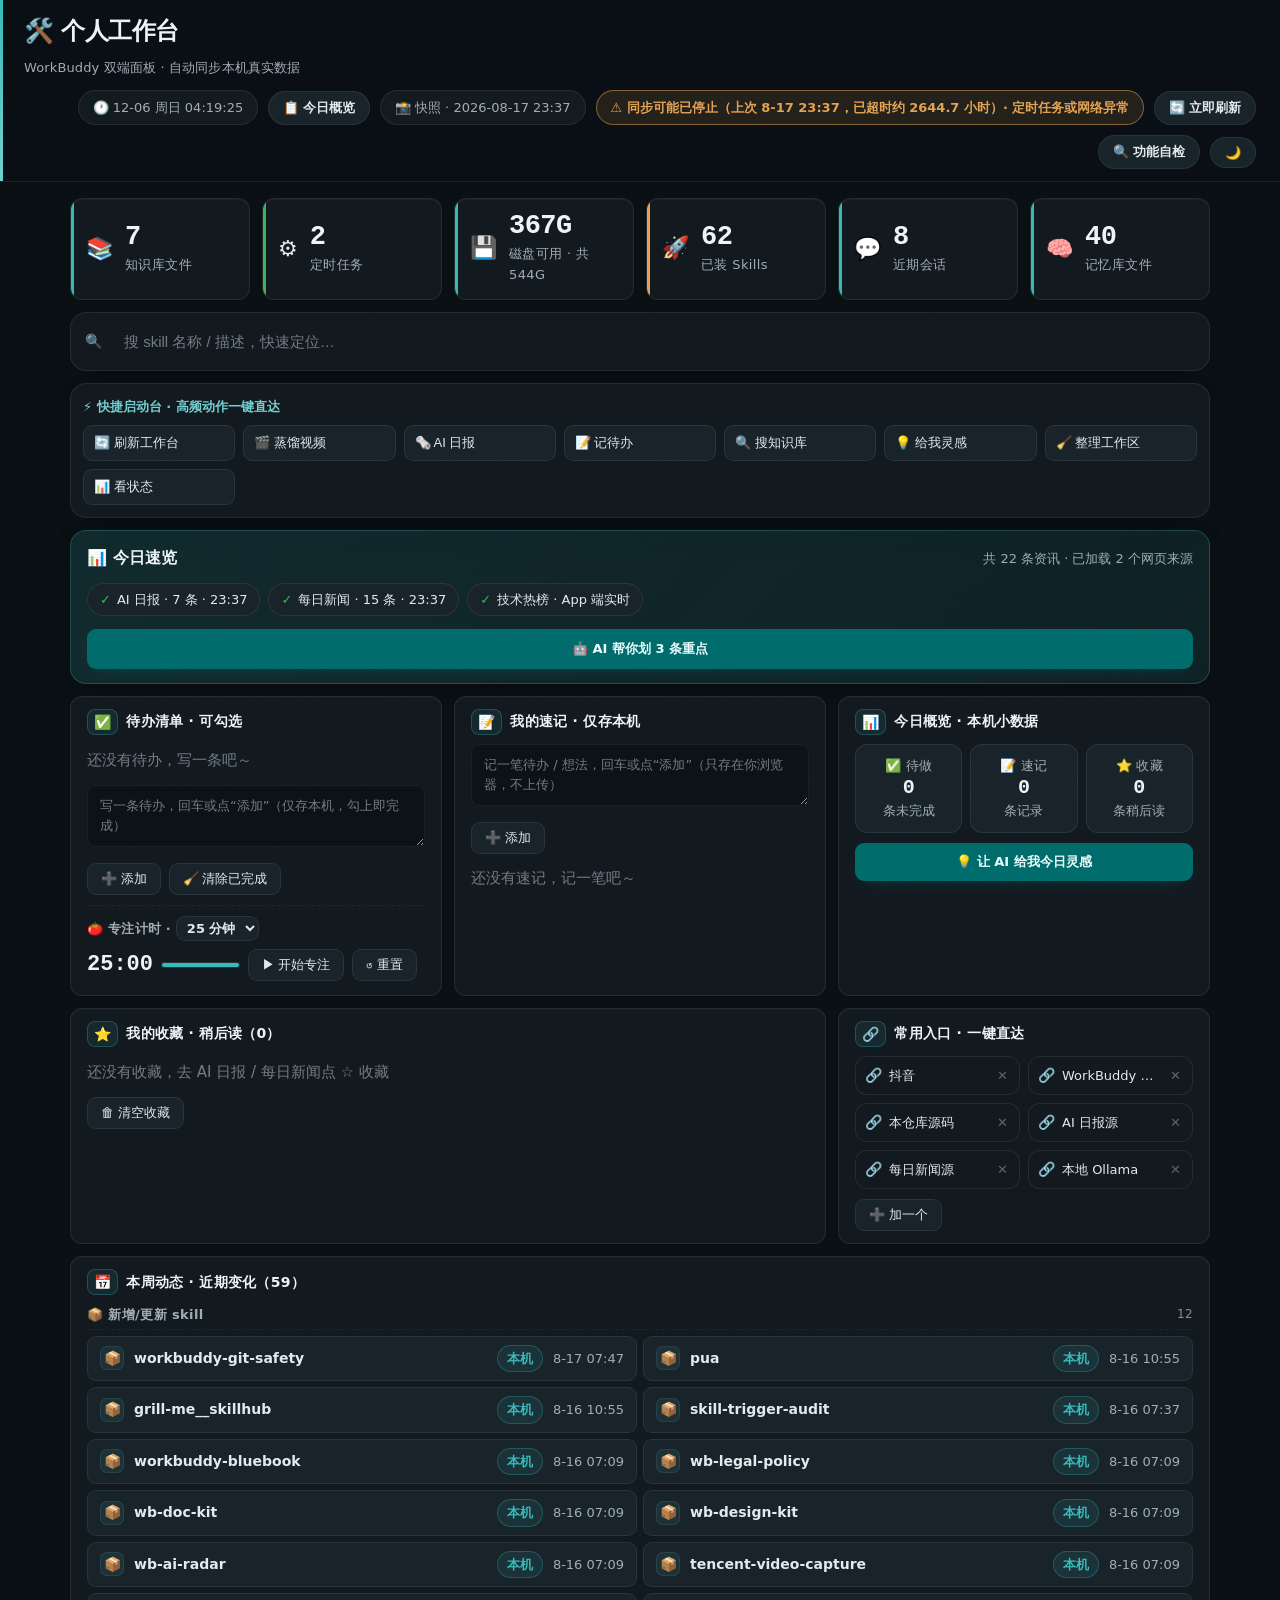
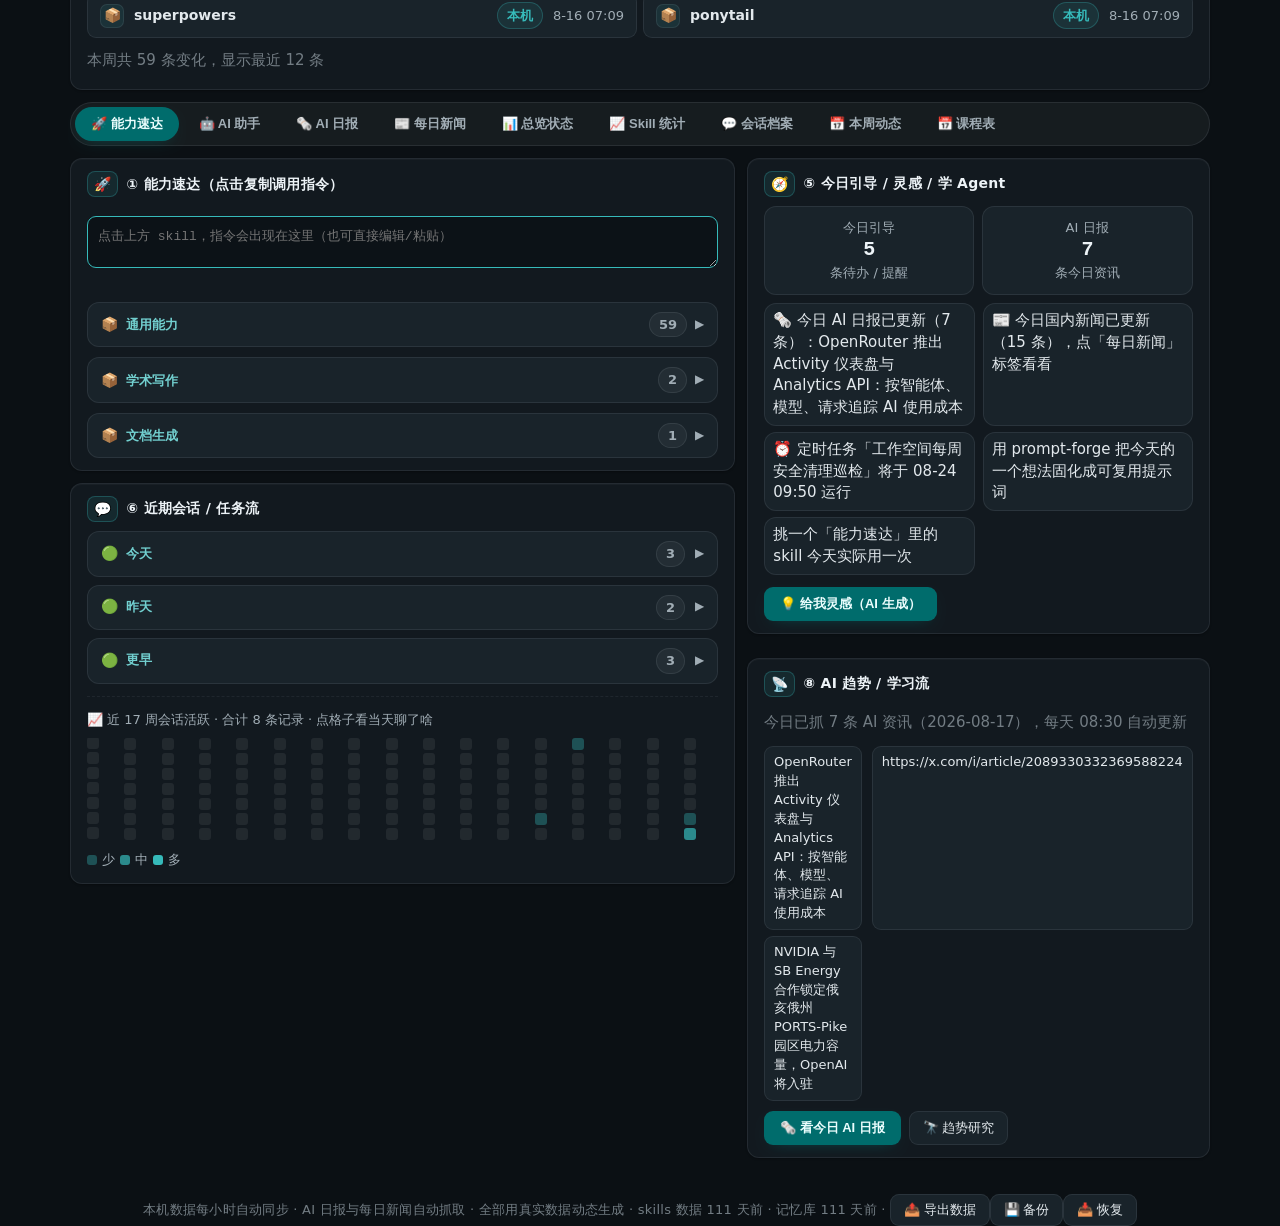
==== commit c850e468: "fix(web): 后台自动刷新穿透 CDN 缓存，修复顶部同步状态误报停止 - maybeReload 的 HEAD 请求加 cache-buster(?t=)，穿透 GitHub Pages 边缘" ====
--- a/index.html
+++ b/index.html
@@ -157,6 +157,6 @@
   </div>
 </div>
 <script src="schedule.js?v=2"></script>
-<script src="app.js?v=63"></script>
+<script src="app.js?v=64"></script>
 </body>
 </html>
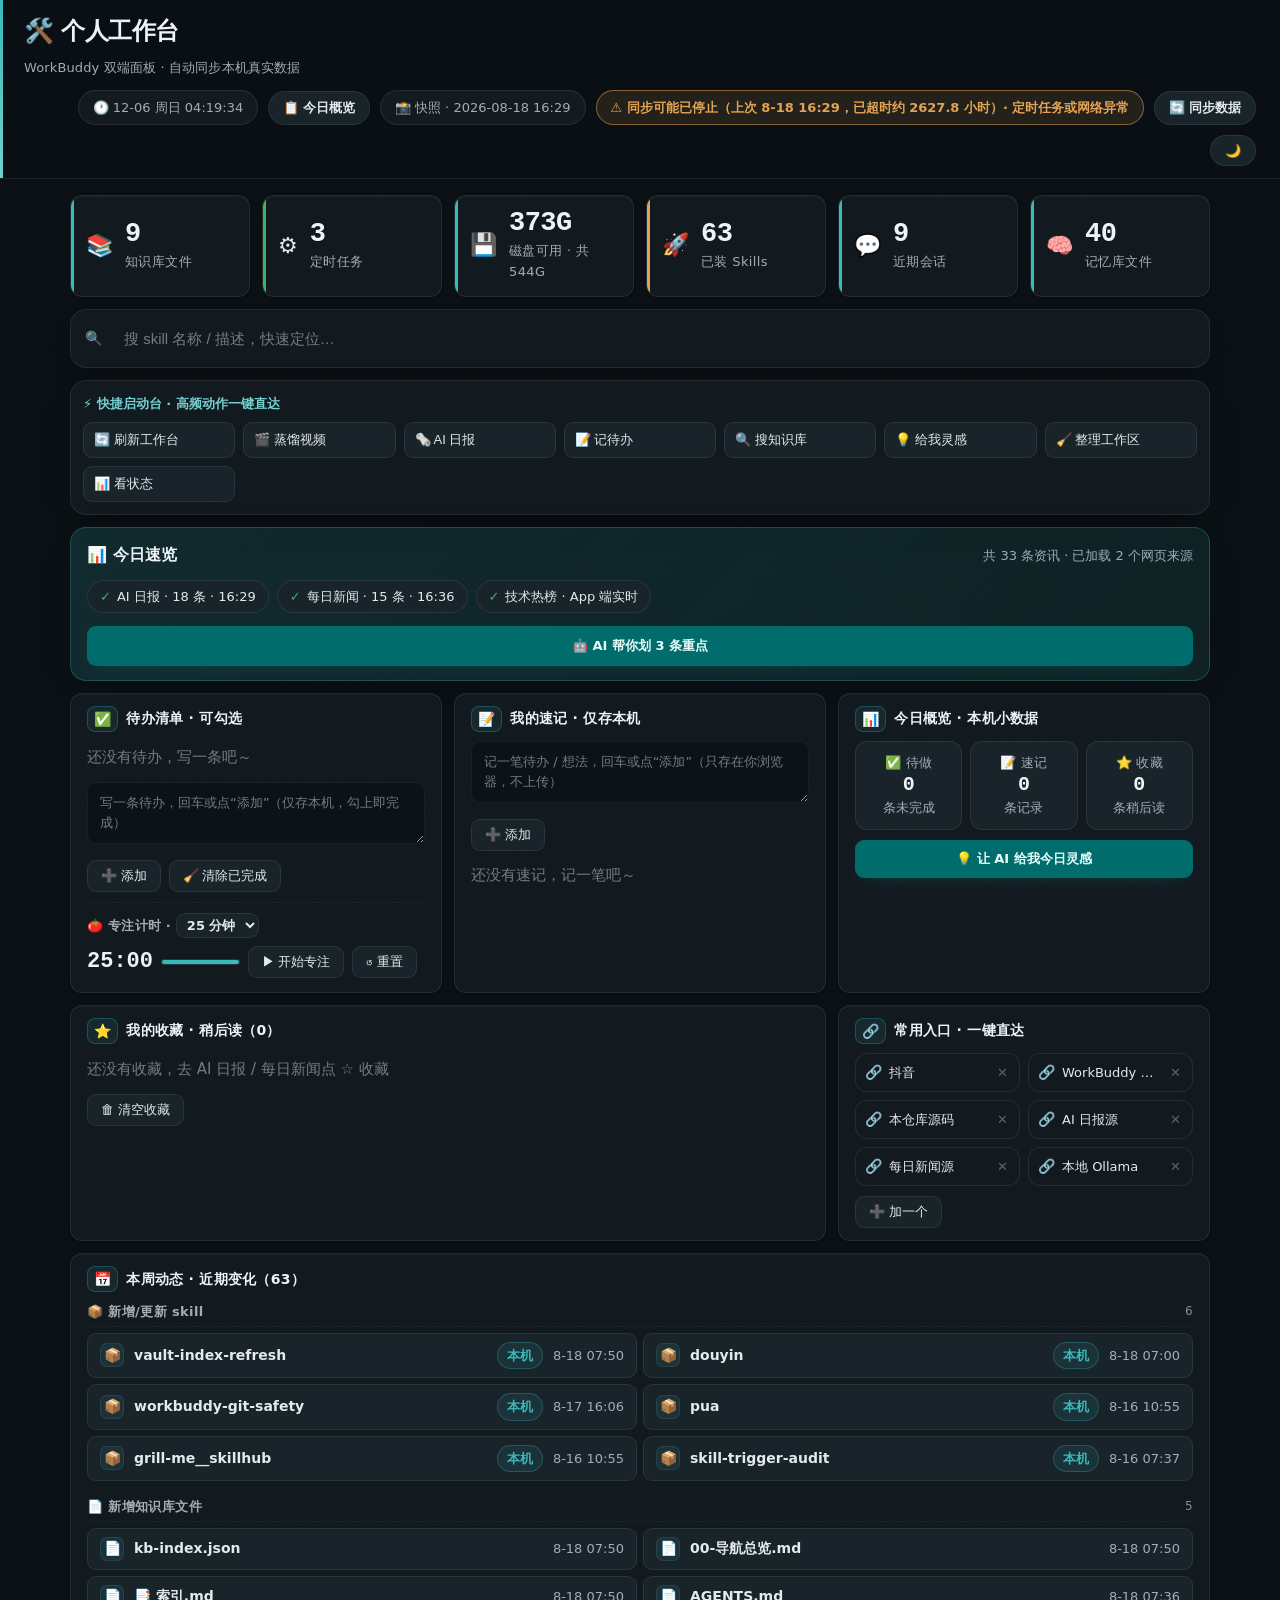
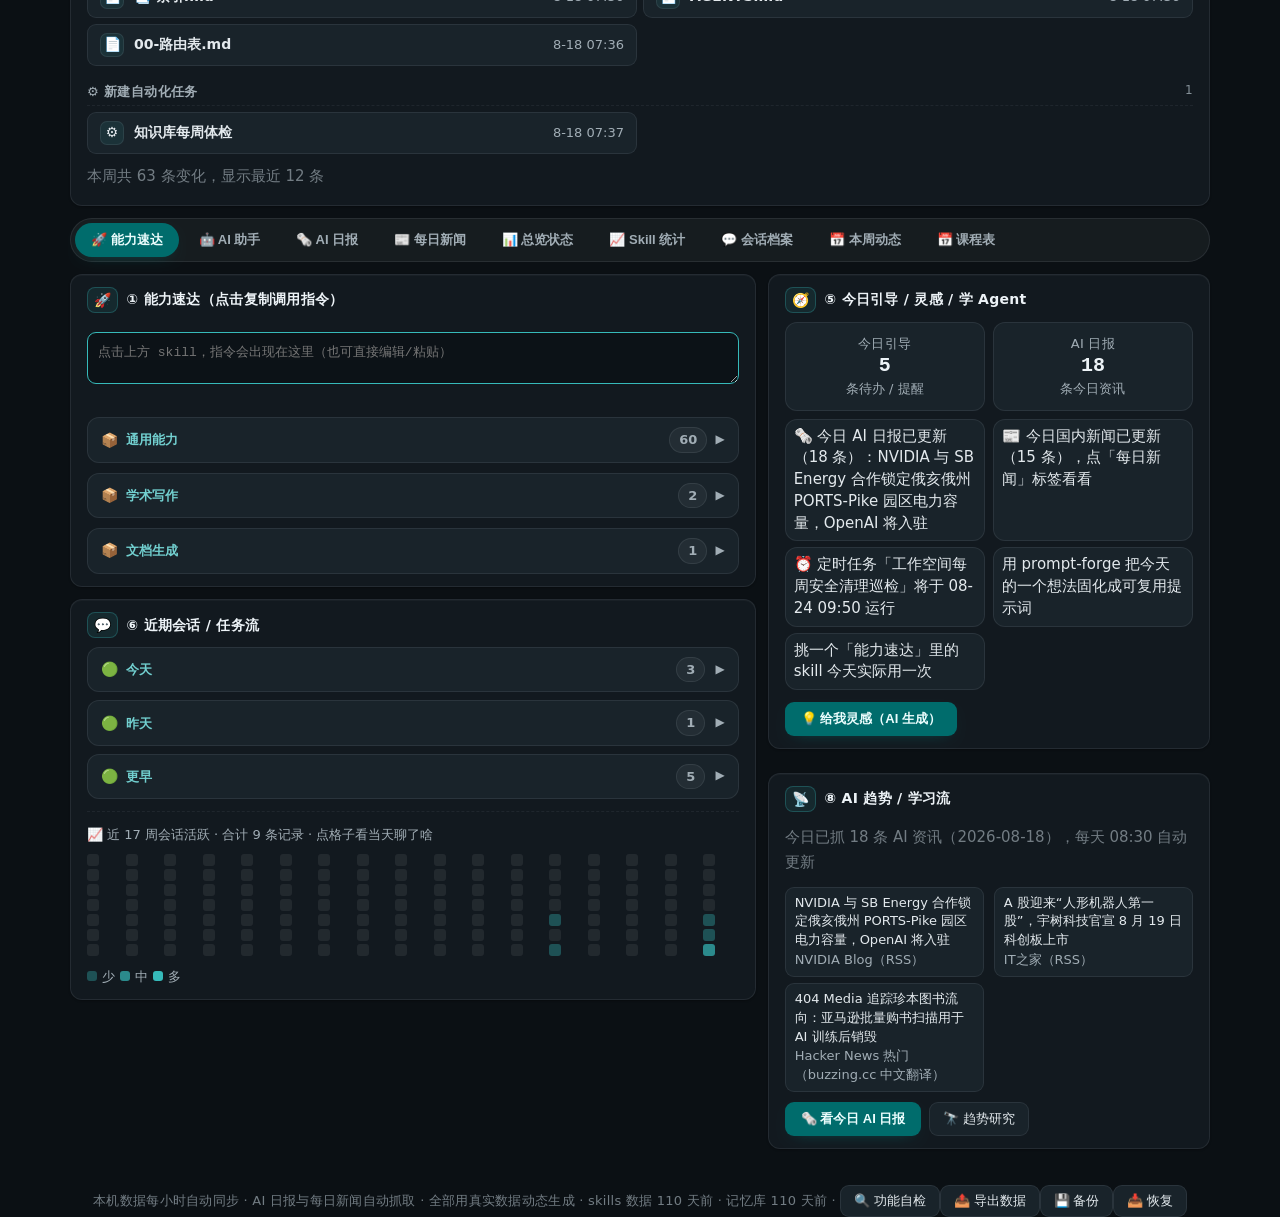
==== commit 3e63cafc: "polish: web theme 3-state + sync button semantics; mobile first-run guides + home fold" ====
--- a/index.html
+++ b/index.html
@@ -28,10 +28,9 @@
     <button class="refresh-btn" id="todayBtn" onclick="copyToday()" title="把今天的 KPI / 头条 / 引导整理成一段文字复制，发给 AI 要今日建议">📋 今日概览</button>
     <div class="snap" id="snap">📸 快照 · 加载中…</div>
     <div class="sync-status" id="syncStatus">🔄 同步状态 · 加载中…</div>
-    <button class="refresh-btn" id="refreshBtn" onclick="refreshData()">🔄 立即刷新</button>
-    <button class="refresh-btn" id="selfCheckBtn" onclick="selfCheck()">🔍 功能自检</button>
+    <button class="refresh-btn" id="refreshBtn" onclick="refreshData()" title="触发云端同步：让 GitHub Actions 拉取本机最新数据并重新部署网页。需先在网页设置里填好 Token；只同步数据，不清除本地内容">🔄 同步数据</button>
     <button class="refresh-btn" id="installBtn" onclick="promptInstall()" style="display:none" title="把工作台安装成 App（可离线、像原生应用一样打开）">📲 安装 App</button>
-    <button class="refresh-btn" id="themeBtn" onclick="toggleTheme()" title="切换深色 / 浅色">🌙</button>
+    <button class="refresh-btn" id="themeBtn" onclick="toggleTheme()" title="切换主题（深色 / 浅色 / 跟随系统）">🌙</button>
   </div>
 </header>
 <div class="selfcheck" id="selfCheckResult"></div>
@@ -149,7 +148,7 @@
     <div class="wrap"><div class="col" id="col-schedule"></div></div>
   </section>
 </main>
-<div class="foot">本机数据每小时自动同步 · AI 日报与每日新闻自动抓取 · 全部用真实数据动态生成 · <span id="freshness"></span><button class="btn-sm" onclick="exportAll()" title="把速记/待办/收藏/入口导出为 Markdown">📤 导出数据</button><button class="btn-sm" onclick="backupExport()" title="导出 JSON 备份（可完整恢复）">💾 备份</button><button class="btn-sm" onclick="backupImport()" title="从 JSON 备份恢复数据">📥 恢复</button></div>
+<div class="foot">本机数据每小时自动同步 · AI 日报与每日新闻自动抓取 · 全部用真实数据动态生成 · <span id="freshness"></span><button class="btn-sm" id="selfCheckBtn" onclick="selfCheck()" title="跑一遍功能自检，列出各模块是否正常">🔍 功能自检</button><button class="btn-sm" onclick="exportAll()" title="把速记/待办/收藏/入口导出为 Markdown">📤 导出数据</button><button class="btn-sm" onclick="backupExport()" title="导出 JSON 备份（可完整恢复）">💾 备份</button><button class="btn-sm" onclick="backupImport()" title="从 JSON 备份恢复数据">📥 恢复</button></div>
 <div class="heat-modal" id="heat-detail" onclick="if(event.target===this)closeHeat()">
   <div class="heat-card">
     <div class="heat-card-h"><span id="heat-detail-date"></span><button class="heat-x" onclick="closeHeat()">✕</button></div>
@@ -157,6 +156,6 @@
   </div>
 </div>
 <script src="schedule.js?v=2"></script>
-<script src="app.js?v=64"></script>
+<script src="app.js?v=65"></script>
 </body>
 </html>
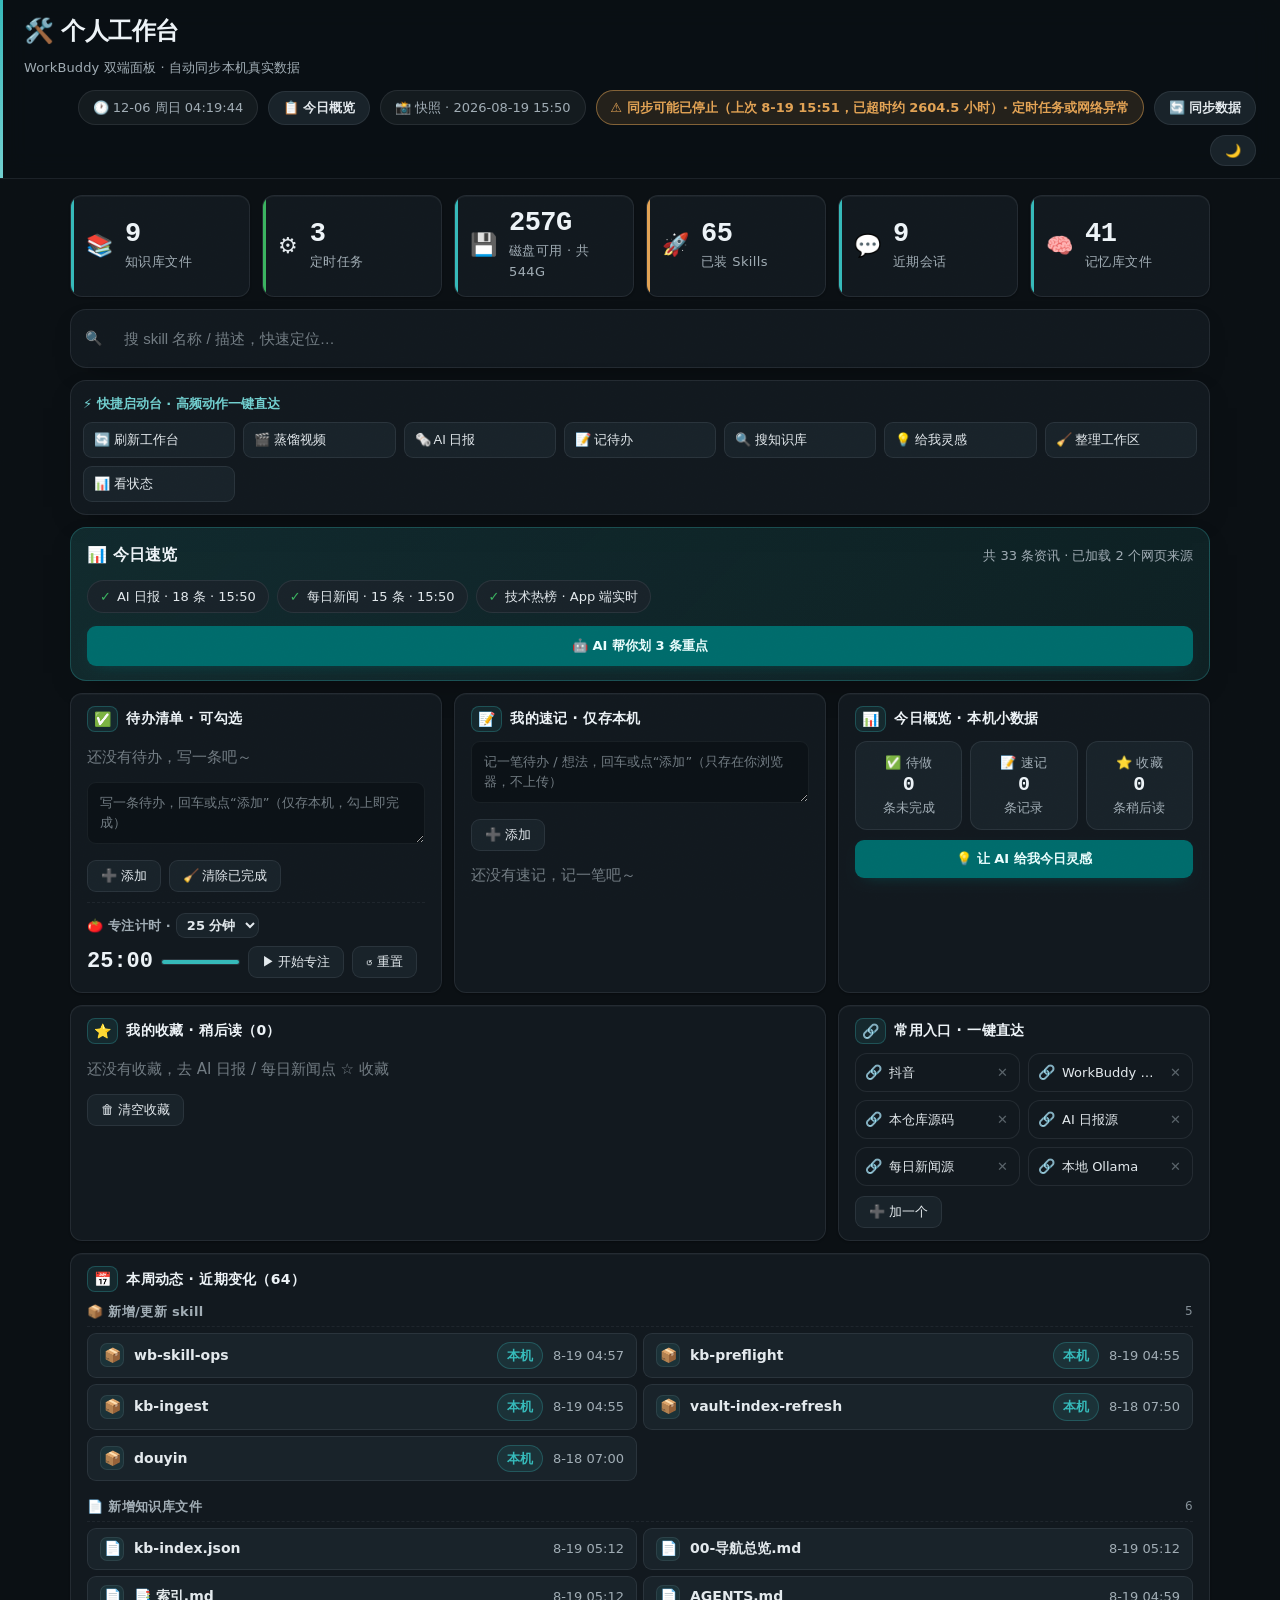
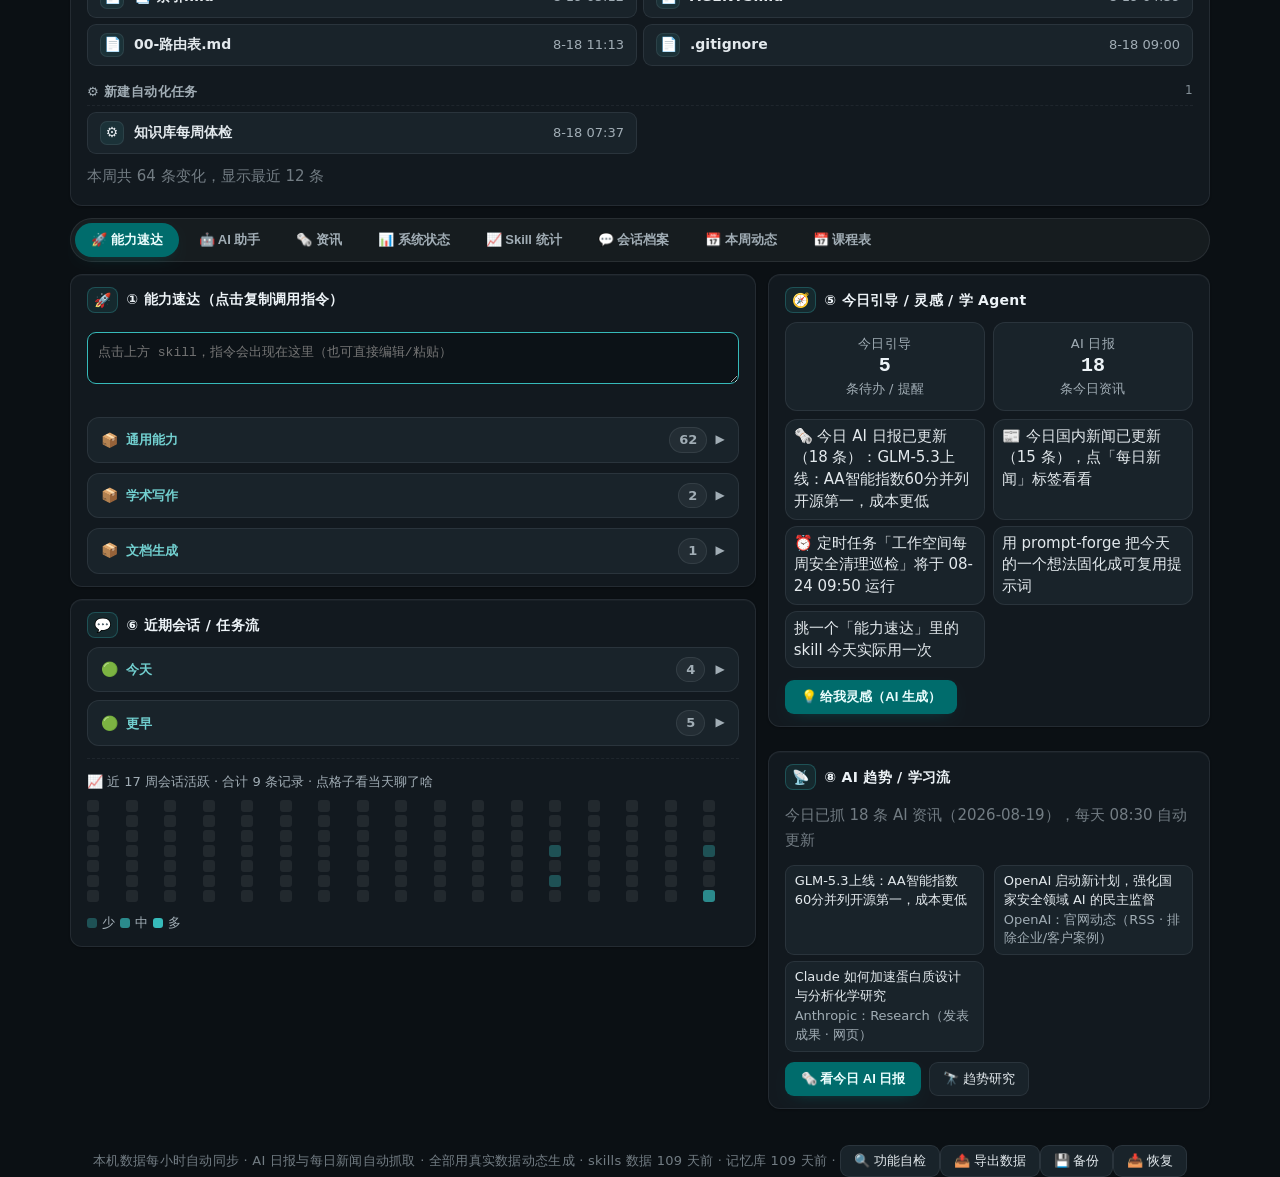
==== commit 222e3381: "feat: 网页 9 Tab 收敛为 8（AI 日报+每日新闻合并为资讯）+ 删 RECORD_AUDIO 冗余权限 + 移动端全局搜索（跨 7 类本地数据）" ====
--- a/index.html
+++ b/index.html
@@ -112,9 +112,8 @@
   <nav class="tabs">
     <button class="tab active" data-tab="cap" onclick="switchTab('cap')">🚀 能力速达</button>
     <button class="tab" data-tab="ai" onclick="switchTab('ai')">🤖 AI 助手</button>
-    <button class="tab" data-tab="news" onclick="switchTab('news')">🗞️ AI 日报<span class="tab-dot" id="newsDot"></span></button>
-    <button class="tab" data-tab="dnews" onclick="switchTab('dnews')">📰 每日新闻<span class="tab-dot" id="dnewsDot"></span></button>
-    <button class="tab" data-tab="ov" onclick="switchTab('ov')">📊 总览状态</button>
+    <button class="tab" data-tab="info" onclick="switchTab('info')">🗞️ 资讯<span class="tab-dot" id="infoDot"></span></button>
+    <button class="tab" data-tab="ov" onclick="switchTab('ov')">📊 系统状态</button>
     <button class="tab" data-tab="stats" onclick="switchTab('stats')">📈 Skill 统计</button>
     <button class="tab" data-tab="sess" onclick="switchTab('sess')">💬 会话档案</button>
     <button class="tab" data-tab="week" onclick="switchTab('week')">📅 本周动态</button>
@@ -126,11 +125,8 @@
   <section class="tabpane" id="pane-ai">
     <div class="wrap"><div class="col" id="col-ai"></div></div>
   </section>
-  <section class="tabpane" id="pane-news">
-    <div class="wrap"><div class="col" id="col-news"></div></div>
-  </section>
-  <section class="tabpane" id="pane-dnews">
-    <div class="wrap"><div class="col" id="col-dnews"></div></div>
+  <section class="tabpane" id="pane-info">
+    <div class="wrap"><div class="col" id="col-info"><div id="newsBlock"></div><div id="dnewsBlock"></div></div></div>
   </section>
   <section class="tabpane" id="pane-ov">
     <div class="wrap"><div class="col" id="col-ov"></div></div>
@@ -156,6 +152,6 @@
   </div>
 </div>
 <script src="schedule.js?v=2"></script>
-<script src="app.js?v=65"></script>
+<script src="app.js?v=66"></script>
 </body>
 </html>
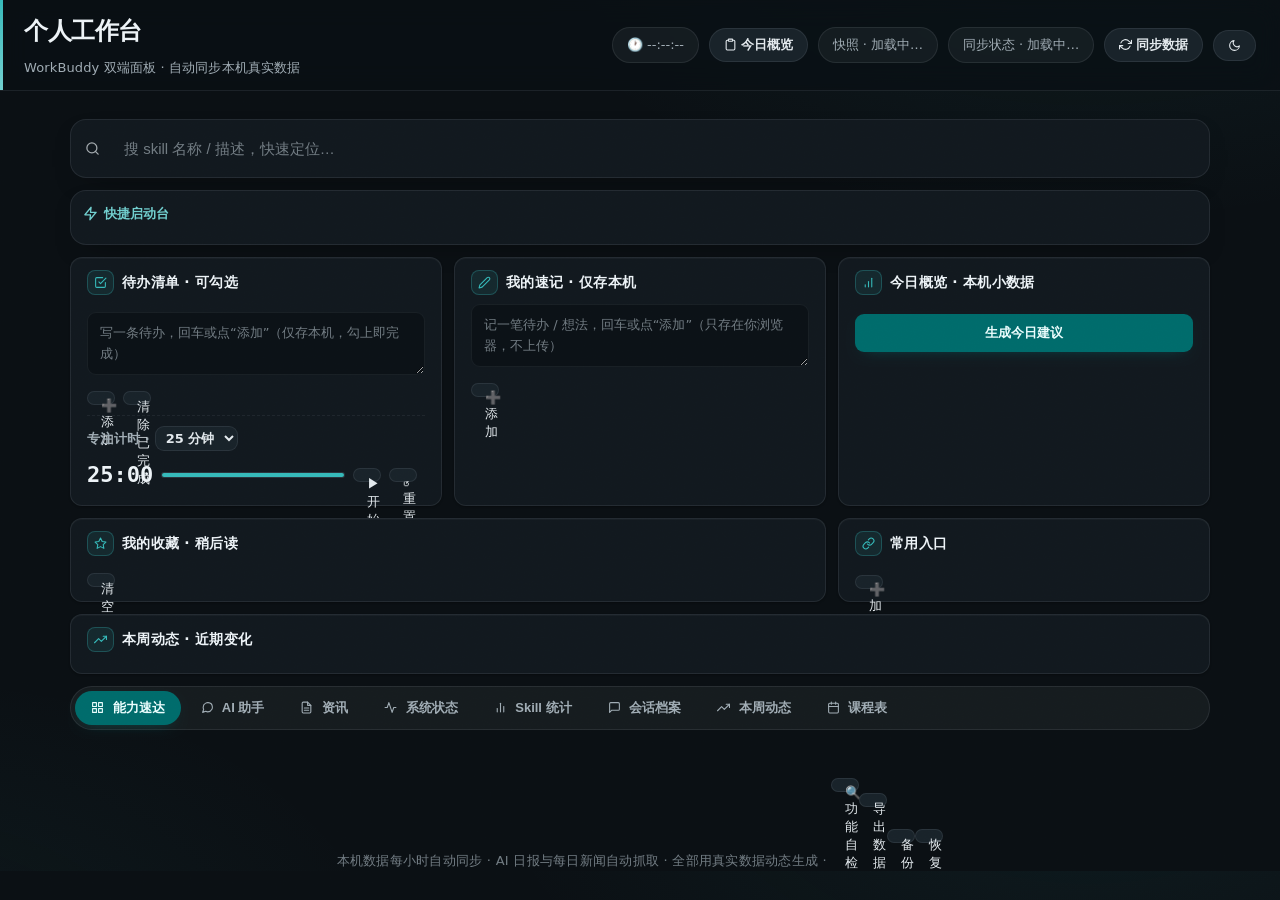
==== commit 461f7a2d: "style: 双端去 AI 味（装饰 emoji→Feather 线条 SVG 图标、去标题编号、文字口语化）+ 移动端预设考试名去 emoji 前缀" ====
--- a/index.html
+++ b/index.html
@@ -20,44 +20,44 @@
 <a class="skip" href="#main">跳到主内容</a>
 <header class="header">
   <div>
-    <h1>🛠️ 个人工作台</h1>
+    <h1>个人工作台</h1>
     <div class="sub">WorkBuddy 双端面板 · 自动同步本机真实数据</div>
   </div>
   <div class="snap-wrap">
     <span class="clock" id="clock">🕐 --:--:--</span>
-    <button class="refresh-btn" id="todayBtn" onclick="copyToday()" title="把今天的 KPI / 头条 / 引导整理成一段文字复制，发给 AI 要今日建议">📋 今日概览</button>
-    <div class="snap" id="snap">📸 快照 · 加载中…</div>
-    <div class="sync-status" id="syncStatus">🔄 同步状态 · 加载中…</div>
-    <button class="refresh-btn" id="refreshBtn" onclick="refreshData()" title="触发云端同步：让 GitHub Actions 拉取本机最新数据并重新部署网页。需先在网页设置里填好 Token；只同步数据，不清除本地内容">🔄 同步数据</button>
-    <button class="refresh-btn" id="installBtn" onclick="promptInstall()" style="display:none" title="把工作台安装成 App（可离线、像原生应用一样打开）">📲 安装 App</button>
-    <button class="refresh-btn" id="themeBtn" onclick="toggleTheme()" title="切换主题（深色 / 浅色 / 跟随系统）">🌙</button>
+    <button class="refresh-btn" id="todayBtn" onclick="copyToday()" title="把今天的 KPI / 头条 / 引导整理成一段文字复制，发给 AI 要今日建议"><svg class="ic-svg" viewBox="0 0 24 24" fill="none" stroke="currentColor" stroke-width="2" stroke-linecap="round" stroke-linejoin="round" aria-hidden="true"><path d="M16 4h2a2 2 0 0 1 2 2v14a2 2 0 0 1-2 2H6a2 2 0 0 1-2-2V6a2 2 0 0 1 2-2h2"/><rect x="8" y="2" width="8" height="4" rx="1" ry="1"/></svg> 今日概览</button>
+    <div class="snap" id="snap">快照 · 加载中…</div>
+    <div class="sync-status" id="syncStatus">同步状态 · 加载中…</div>
+    <button class="refresh-btn" id="refreshBtn" onclick="refreshData()" title="触发云端同步：让 GitHub Actions 拉取本机最新数据并重新部署网页。需先在网页设置里填好 Token；只同步数据，不清除本地内容"><svg class="ic-svg" viewBox="0 0 24 24" fill="none" stroke="currentColor" stroke-width="2" stroke-linecap="round" stroke-linejoin="round" aria-hidden="true"><polyline points="23 4 23 10 17 10"/><polyline points="1 20 1 14 7 14"/><path d="M3.51 9a9 9 0 0 1 14.85-3.36L23 10M1 14l4.64 4.36A9 9 0 0 0 20.49 15"/></svg> 同步数据</button>
+    <button class="refresh-btn" id="installBtn" onclick="promptInstall()" style="display:none" title="把工作台安装成 App（可离线、像原生应用一样打开）"><svg class="ic-svg" viewBox="0 0 24 24" fill="none" stroke="currentColor" stroke-width="2" stroke-linecap="round" stroke-linejoin="round" aria-hidden="true"><path d="M21 15v4a2 2 0 0 1-2 2H5a2 2 0 0 1-2-2v-4"/><polyline points="7 10 12 15 17 10"/><line x1="12" y1="15" x2="12" y2="3"/></svg> 安装 App</button>
+    <button class="refresh-btn" id="themeBtn" onclick="toggleTheme()" title="切换主题（深色 / 浅色 / 跟随系统）"><svg class="ic-svg" viewBox="0 0 24 24" fill="none" stroke="currentColor" stroke-width="2" stroke-linecap="round" stroke-linejoin="round" aria-hidden="true"><path d="M21 12.79A9 9 0 1 1 11.21 3 7 7 0 0 0 21 12.79z"/></svg></button>
   </div>
 </header>
 <div class="selfcheck" id="selfCheckResult"></div>
 <main class="container" id="main">
   <section class="kpis" id="kpis"></section>
   <div class="searchbar">
-  <span class="si">🔍</span>
+  <span class="si"><svg class="ic-svg" viewBox="0 0 24 24" fill="none" stroke="currentColor" stroke-width="2" stroke-linecap="round" stroke-linejoin="round" aria-hidden="true"><circle cx="11" cy="11" r="8"/><line x1="21" y1="21" x2="16.65" y2="16.65"/></svg></span>
   <input id="q" placeholder="搜 skill 名称 / 描述，快速定位…" oninput="filt()">
 </div>
   <section class="quickbar">
-    <div class="qb-title">⚡ 快捷启动台 · 高频动作一键直达</div>
+    <div class="qb-title"><svg class="ic-svg" viewBox="0 0 24 24" fill="none" stroke="currentColor" stroke-width="2" stroke-linecap="round" stroke-linejoin="round" aria-hidden="true"><polygon points="13 2 3 14 12 14 11 22 21 10 12 10 13 2"/></svg> 快捷启动台</div>
     <div class="qb-grid" id="quickbar"></div>
   </section>
   <section class="overview" id="overview"></section>
   <div class="bento">
   <section class="card todos-card">
-    <h2><span class="ic">✅</span>待办清单 · 可勾选</h2>
+    <h2><span class="ic"><svg class="ic-svg" viewBox="0 0 24 24" fill="none" stroke="currentColor" stroke-width="2" stroke-linecap="round" stroke-linejoin="round" aria-hidden="true"><polyline points="9 11 12 14 22 4"/><path d="M21 12v7a2 2 0 0 1-2 2H5a2 2 0 0 1-2-2V5a2 2 0 0 1 2-2h11"/></svg></span>待办清单 · 可勾选</h2>
     <div class="todo-prog" id="todoProg"></div>
     <ul class="todos" id="todosList"></ul>
     <textarea id="todoInput" rows="2" placeholder="写一条待办，回车或点“添加”（仅存本机，勾上即完成）"></textarea>
     <div style="margin-top:8px;display:flex;gap:8px;align-items:center">
       <button class="btn-sm" onclick="addTodo()">➕ 添加</button>
-      <button class="btn-sm" onclick="clearDone()">🧹 清除已完成</button>
+      <button class="btn-sm" onclick="clearDone()">清除已完成</button>
       <span id="todosHint" class="empty"></span>
     </div>
     <div class="pomo">
-      <div class="pomo-h">🍅 专注计时 ·
+      <div class="pomo-h">专注计时 ·
         <select id="pomoLen" class="pomo-sel" onchange="pomoSetLen(this.value)" title="选择专注时长">
           <option value="5">5 分钟</option>
           <option value="15">15 分钟</option>
@@ -75,7 +75,7 @@
     </div>
   </section>
   <section class="card notes-card">
-    <h2><span class="ic">📝</span>我的速记 · 仅存本机</h2>
+    <h2><span class="ic"><svg class="ic-svg" viewBox="0 0 24 24" fill="none" stroke="currentColor" stroke-width="2" stroke-linecap="round" stroke-linejoin="round" aria-hidden="true"><path d="M17 3a2.828 2.828 0 1 1 4 4L7.5 20.5 2 22l1.5-5.5L17 3z"/></svg></span>我的速记 · 仅存本机</h2>
     <textarea id="noteInput" rows="2" placeholder="记一笔待办 / 想法，回车或点“添加”（只存在你浏览器，不上传）"></textarea>
     <div style="margin-top:8px;display:flex;gap:8px;align-items:center">
       <button class="btn-sm" onclick="addNote()">➕ 添加</button>
@@ -84,20 +84,20 @@
     <ul class="notes" id="notesList"></ul>
   </section>
   <section class="card ov-card">
-    <h2><span class="ic">📊</span>今日概览 · 本机小数据</h2>
+    <h2><span class="ic"><svg class="ic-svg" viewBox="0 0 24 24" fill="none" stroke="currentColor" stroke-width="2" stroke-linecap="round" stroke-linejoin="round" aria-hidden="true"><line x1="12" y1="20" x2="12" y2="10"/><line x1="18" y1="20" x2="18" y2="4"/><line x1="6" y1="20" x2="6" y2="16"/></svg></span>今日概览 · 本机小数据</h2>
     <div class="ov-res" id="ovStats"></div>
-    <button class="mini-btn" onclick="inspireToday()">💡 让 AI 给我今日灵感</button>
+    <button class="mini-btn" onclick="inspireToday()">生成今日建议</button>
   </section>
   <section class="card fav-card">
-    <h2><span class="ic">⭐</span>我的收藏 · 稍后读</h2>
+    <h2><span class="ic"><svg class="ic-svg" viewBox="0 0 24 24" fill="none" stroke="currentColor" stroke-width="2" stroke-linecap="round" stroke-linejoin="round" aria-hidden="true"><polygon points="12 2 15.09 8.26 22 9.27 17 14.14 18.18 21.02 12 17.77 5.82 21.02 7 14.14 2 9.27 8.91 8.26 12 2"/></svg></span>我的收藏 · 稍后读</h2>
     <ul class="fav-list" id="favList"></ul>
     <div style="margin-top:8px;display:flex;gap:8px;align-items:center">
-      <button class="btn-sm" onclick="clearFavs()">🗑 清空收藏</button>
+      <button class="btn-sm" onclick="clearFavs()">清空收藏</button>
       <span id="favsHint" class="empty"></span>
     </div>
   </section>
   <section class="card links-card">
-    <h2><span class="ic">🔗</span>常用入口 · 一键直达</h2>
+    <h2><span class="ic"><svg class="ic-svg" viewBox="0 0 24 24" fill="none" stroke="currentColor" stroke-width="2" stroke-linecap="round" stroke-linejoin="round" aria-hidden="true"><path d="M10 13a5 5 0 0 0 7.54.54l3-3a5 5 0 0 0-7.07-7.07l-1.72 1.71"/><path d="M14 11a5 5 0 0 0-7.54-.54l-3 3a5 5 0 0 0 7.07 7.07l1.71-1.71"/></svg></span>常用入口</h2>
     <div class="links-grid" id="linksGrid"></div>
     <div style="margin-top:10px;display:flex;gap:8px;align-items:center;flex-wrap:wrap">
       <button class="btn-sm" onclick="addLink()">➕ 加一个</button>
@@ -105,19 +105,19 @@
     </div>
   </section>
   <section class="card wk-card">
-    <h2><span class="ic">📅</span>本周动态 · 近期变化</h2>
+    <h2><span class="ic"><svg class="ic-svg" viewBox="0 0 24 24" fill="none" stroke="currentColor" stroke-width="2" stroke-linecap="round" stroke-linejoin="round" aria-hidden="true"><polyline points="23 6 13.5 15.5 8.5 10.5 1 18"/><polyline points="17 6 23 6 23 12"/></svg></span>本周动态 · 近期变化</h2>
     <ul class="wk-list" id="wkList"></ul>
   </section>
   </div>
   <nav class="tabs">
-    <button class="tab active" data-tab="cap" onclick="switchTab('cap')">🚀 能力速达</button>
-    <button class="tab" data-tab="ai" onclick="switchTab('ai')">🤖 AI 助手</button>
-    <button class="tab" data-tab="info" onclick="switchTab('info')">🗞️ 资讯<span class="tab-dot" id="infoDot"></span></button>
-    <button class="tab" data-tab="ov" onclick="switchTab('ov')">📊 系统状态</button>
-    <button class="tab" data-tab="stats" onclick="switchTab('stats')">📈 Skill 统计</button>
-    <button class="tab" data-tab="sess" onclick="switchTab('sess')">💬 会话档案</button>
-    <button class="tab" data-tab="week" onclick="switchTab('week')">📅 本周动态</button>
-    <button class="tab" data-tab="schedule" onclick="switchTab('schedule')">📅 课程表</button>
+    <button class="tab active" data-tab="cap" onclick="switchTab('cap')"><svg class="ic-svg" viewBox="0 0 24 24" fill="none" stroke="currentColor" stroke-width="2" stroke-linecap="round" stroke-linejoin="round" aria-hidden="true"><rect x="3" y="3" width="7" height="7"/><rect x="14" y="3" width="7" height="7"/><rect x="14" y="14" width="7" height="7"/><rect x="3" y="14" width="7" height="7"/></svg> 能力速达</button>
+    <button class="tab" data-tab="ai" onclick="switchTab('ai')"><svg class="ic-svg" viewBox="0 0 24 24" fill="none" stroke="currentColor" stroke-width="2" stroke-linecap="round" stroke-linejoin="round" aria-hidden="true"><path d="M21 11.5a8.38 8.38 0 0 1-.9 3.8 8.5 8.5 0 0 1-7.6 4.7 8.38 8.38 0 0 1-3.8-.9L3 21l1.9-5.7a8.38 8.38 0 0 1-.9-3.8 8.5 8.5 0 0 1 4.7-7.6 8.38 8.38 0 0 1 3.8-.9h.5a8.48 8.48 0 0 1 8 8v.5z"/></svg> AI 助手</button>
+    <button class="tab" data-tab="info" onclick="switchTab('info')"><svg class="ic-svg" viewBox="0 0 24 24" fill="none" stroke="currentColor" stroke-width="2" stroke-linecap="round" stroke-linejoin="round" aria-hidden="true"><path d="M14 2H6a2 2 0 0 0-2 2v16a2 2 0 0 0 2 2h12a2 2 0 0 0 2-2V8z"/><polyline points="14 2 14 8 20 8"/><line x1="16" y1="13" x2="8" y2="13"/><line x1="16" y1="17" x2="8" y2="17"/></svg> 资讯<span class="tab-dot" id="infoDot"></span></button>
+    <button class="tab" data-tab="ov" onclick="switchTab('ov')"><svg class="ic-svg" viewBox="0 0 24 24" fill="none" stroke="currentColor" stroke-width="2" stroke-linecap="round" stroke-linejoin="round" aria-hidden="true"><polyline points="22 12 18 12 15 21 9 3 6 12 2 12"/></svg> 系统状态</button>
+    <button class="tab" data-tab="stats" onclick="switchTab('stats')"><svg class="ic-svg" viewBox="0 0 24 24" fill="none" stroke="currentColor" stroke-width="2" stroke-linecap="round" stroke-linejoin="round" aria-hidden="true"><line x1="18" y1="20" x2="18" y2="10"/><line x1="12" y1="20" x2="12" y2="4"/><line x1="6" y1="20" x2="6" y2="14"/></svg> Skill 统计</button>
+    <button class="tab" data-tab="sess" onclick="switchTab('sess')"><svg class="ic-svg" viewBox="0 0 24 24" fill="none" stroke="currentColor" stroke-width="2" stroke-linecap="round" stroke-linejoin="round" aria-hidden="true"><path d="M21 15a2 2 0 0 1-2 2H7l-4 4V5a2 2 0 0 1 2-2h14a2 2 0 0 1 2 2z"/></svg> 会话档案</button>
+    <button class="tab" data-tab="week" onclick="switchTab('week')"><svg class="ic-svg" viewBox="0 0 24 24" fill="none" stroke="currentColor" stroke-width="2" stroke-linecap="round" stroke-linejoin="round" aria-hidden="true"><polyline points="23 6 13.5 15.5 8.5 10.5 1 18"/><polyline points="17 6 23 6 23 12"/></svg> 本周动态</button>
+    <button class="tab" data-tab="schedule" onclick="switchTab('schedule')"><svg class="ic-svg" viewBox="0 0 24 24" fill="none" stroke="currentColor" stroke-width="2" stroke-linecap="round" stroke-linejoin="round" aria-hidden="true"><rect x="3" y="4" width="18" height="18" rx="2" ry="2"/><line x1="16" y1="2" x2="16" y2="6"/><line x1="8" y1="2" x2="8" y2="6"/><line x1="3" y1="10" x2="21" y2="10"/></svg> 课程表</button>
   </nav>
   <section class="tabpane active" id="pane-cap">
     <div class="wrap"><div class="col" id="col-cap"></div><aside class="col" id="side-cap"></aside></div>
@@ -144,7 +144,7 @@
     <div class="wrap"><div class="col" id="col-schedule"></div></div>
   </section>
 </main>
-<div class="foot">本机数据每小时自动同步 · AI 日报与每日新闻自动抓取 · 全部用真实数据动态生成 · <span id="freshness"></span><button class="btn-sm" id="selfCheckBtn" onclick="selfCheck()" title="跑一遍功能自检，列出各模块是否正常">🔍 功能自检</button><button class="btn-sm" onclick="exportAll()" title="把速记/待办/收藏/入口导出为 Markdown">📤 导出数据</button><button class="btn-sm" onclick="backupExport()" title="导出 JSON 备份（可完整恢复）">💾 备份</button><button class="btn-sm" onclick="backupImport()" title="从 JSON 备份恢复数据">📥 恢复</button></div>
+<div class="foot">本机数据每小时自动同步 · AI 日报与每日新闻自动抓取 · 全部用真实数据动态生成 · <span id="freshness"></span><button class="btn-sm" id="selfCheckBtn" onclick="selfCheck()" title="跑一遍功能自检，列出各模块是否正常">🔍 功能自检</button><button class="btn-sm" onclick="exportAll()" title="把速记/待办/收藏/入口导出为 Markdown">导出数据</button><button class="btn-sm" onclick="backupExport()" title="导出 JSON 备份（可完整恢复）">备份</button><button class="btn-sm" onclick="backupImport()" title="从 JSON 备份恢复数据">恢复</button></div>
 <div class="heat-modal" id="heat-detail" onclick="if(event.target===this)closeHeat()">
   <div class="heat-card">
     <div class="heat-card-h"><span id="heat-detail-date"></span><button class="heat-x" onclick="closeHeat()">✕</button></div>
@@ -152,6 +152,6 @@
   </div>
 </div>
 <script src="schedule.js?v=2"></script>
-<script src="app.js?v=66"></script>
+<script src="app.js?v=68"></script>
 </body>
 </html>
--- a/styles.css
+++ b/styles.css
@@ -167,6 +167,14 @@
 .card:focus-within{border-color:var(--accent-line-2)}
 .card h2{margin:0 0 9px;font-size:14px;color:var(--ink-strong);display:flex;align-items:center;gap:8px;font-weight:600;letter-spacing:.02em}
 .card h2 .ic{font-size:14px;background:var(--tint);border:1px solid var(--accent-line-2);border-radius:8px;padding:5px 6px;display:inline-flex;line-height:1;color:var(--accent)}
+/* 线条图标（Feather 风格，替代 emoji）：尺寸统一、颜色跟随 currentColor */
+.ic-svg{width:14px;height:14px;display:inline-block;vertical-align:-2px;flex:none}
+.card h2 .ic .ic-svg,.side-card h4 .ic .ic-svg{width:13px;height:13px}
+.tab .ic-svg{width:13px;height:13px;vertical-align:-2px;margin-right:5px}
+.refresh-btn .ic-svg,.btn,.btn-sm,.mini-btn .ic-svg{width:13px;height:13px;vertical-align:-2px}
+.qb-title .ic-svg,.qb-item .ic-svg{width:15px;height:15px;vertical-align:-3px}
+.kpi .ic-svg{width:17px;height:17px}
+.si .ic-svg{width:15px;height:15px;vertical-align:-3px}
 
 /* ===== 布局重排：三小卡 + 时间线整行 ===== */
 .bento{display:grid;grid-template-columns:repeat(3,1fr);gap:var(--space-xs);align-items:stretch;margin-bottom:var(--space-xs)}
@@ -678,7 +686,7 @@
 .week-chip.on{background:var(--accent-strong);color:var(--accent-ink);border-color:transparent;box-shadow:var(--sh-btn)}
 .week-chip .cc{font-size:12px;opacity:.75;margin-left:2px}
 
-/* ===== 🤖 AI 助手 ===== */
+/* ===== AI 助手 ===== */
 .ai-set{display:flex;gap:8px;align-items:center;flex-wrap:wrap;margin-bottom:10px}
 .ai-set .sf{flex:1;min-width:200px}
 .ai-bar{display:flex;align-items:center;gap:10px;flex-wrap:wrap;margin-bottom:10px}
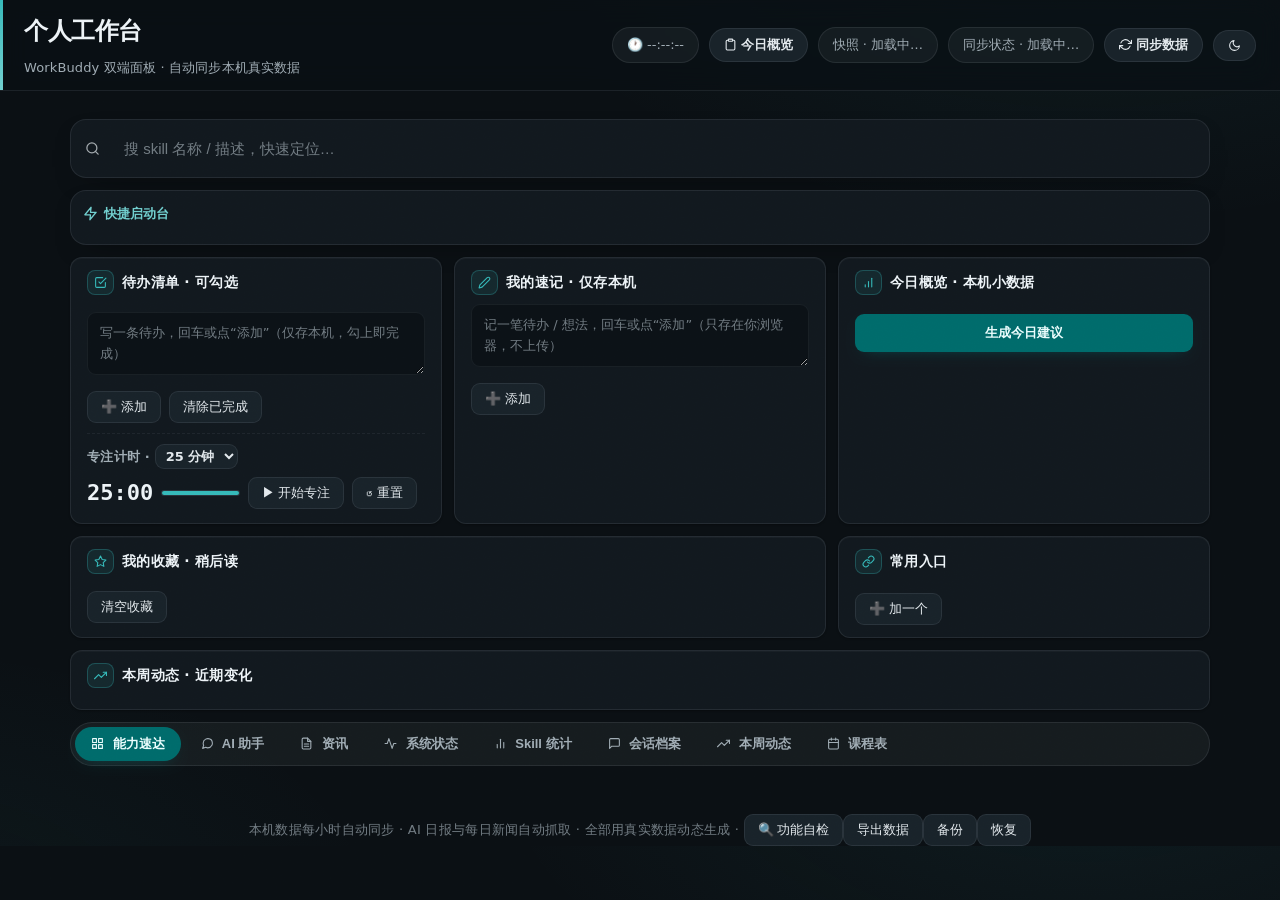
==== commit 9b5c421a: "fix: CSS 选择器列表误伤 .btn/.btn-sm 按钮（元素选择器改后代）+ 版本对齐强制刷新" ====
--- a/index.html
+++ b/index.html
@@ -14,7 +14,7 @@
 <link rel="icon" href="icon.svg" type="image/svg+xml">
 <link rel="icon" href="icon-192.png" type="image/png">
 <link rel="apple-touch-icon" href="icon-192.png">
-<link rel="stylesheet" href="styles.css?v=63">
+<link rel="stylesheet" href="styles.css?v=64">
 </head>
 <body>
 <a class="skip" href="#main">跳到主内容</a>
@@ -152,6 +152,6 @@
   </div>
 </div>
 <script src="schedule.js?v=2"></script>
-<script src="app.js?v=68"></script>
+<script src="app.js?v=69"></script>
 </body>
 </html>
--- a/styles.css
+++ b/styles.css
@@ -171,7 +171,7 @@
 .ic-svg{width:14px;height:14px;display:inline-block;vertical-align:-2px;flex:none}
 .card h2 .ic .ic-svg,.side-card h4 .ic .ic-svg{width:13px;height:13px}
 .tab .ic-svg{width:13px;height:13px;vertical-align:-2px;margin-right:5px}
-.refresh-btn .ic-svg,.btn,.btn-sm,.mini-btn .ic-svg{width:13px;height:13px;vertical-align:-2px}
+.refresh-btn .ic-svg,.btn .ic-svg,.btn-sm .ic-svg,.mini-btn .ic-svg{width:13px;height:13px;vertical-align:-2px}
 .qb-title .ic-svg,.qb-item .ic-svg{width:15px;height:15px;vertical-align:-3px}
 .kpi .ic-svg{width:17px;height:17px}
 .si .ic-svg{width:15px;height:15px;vertical-align:-3px}
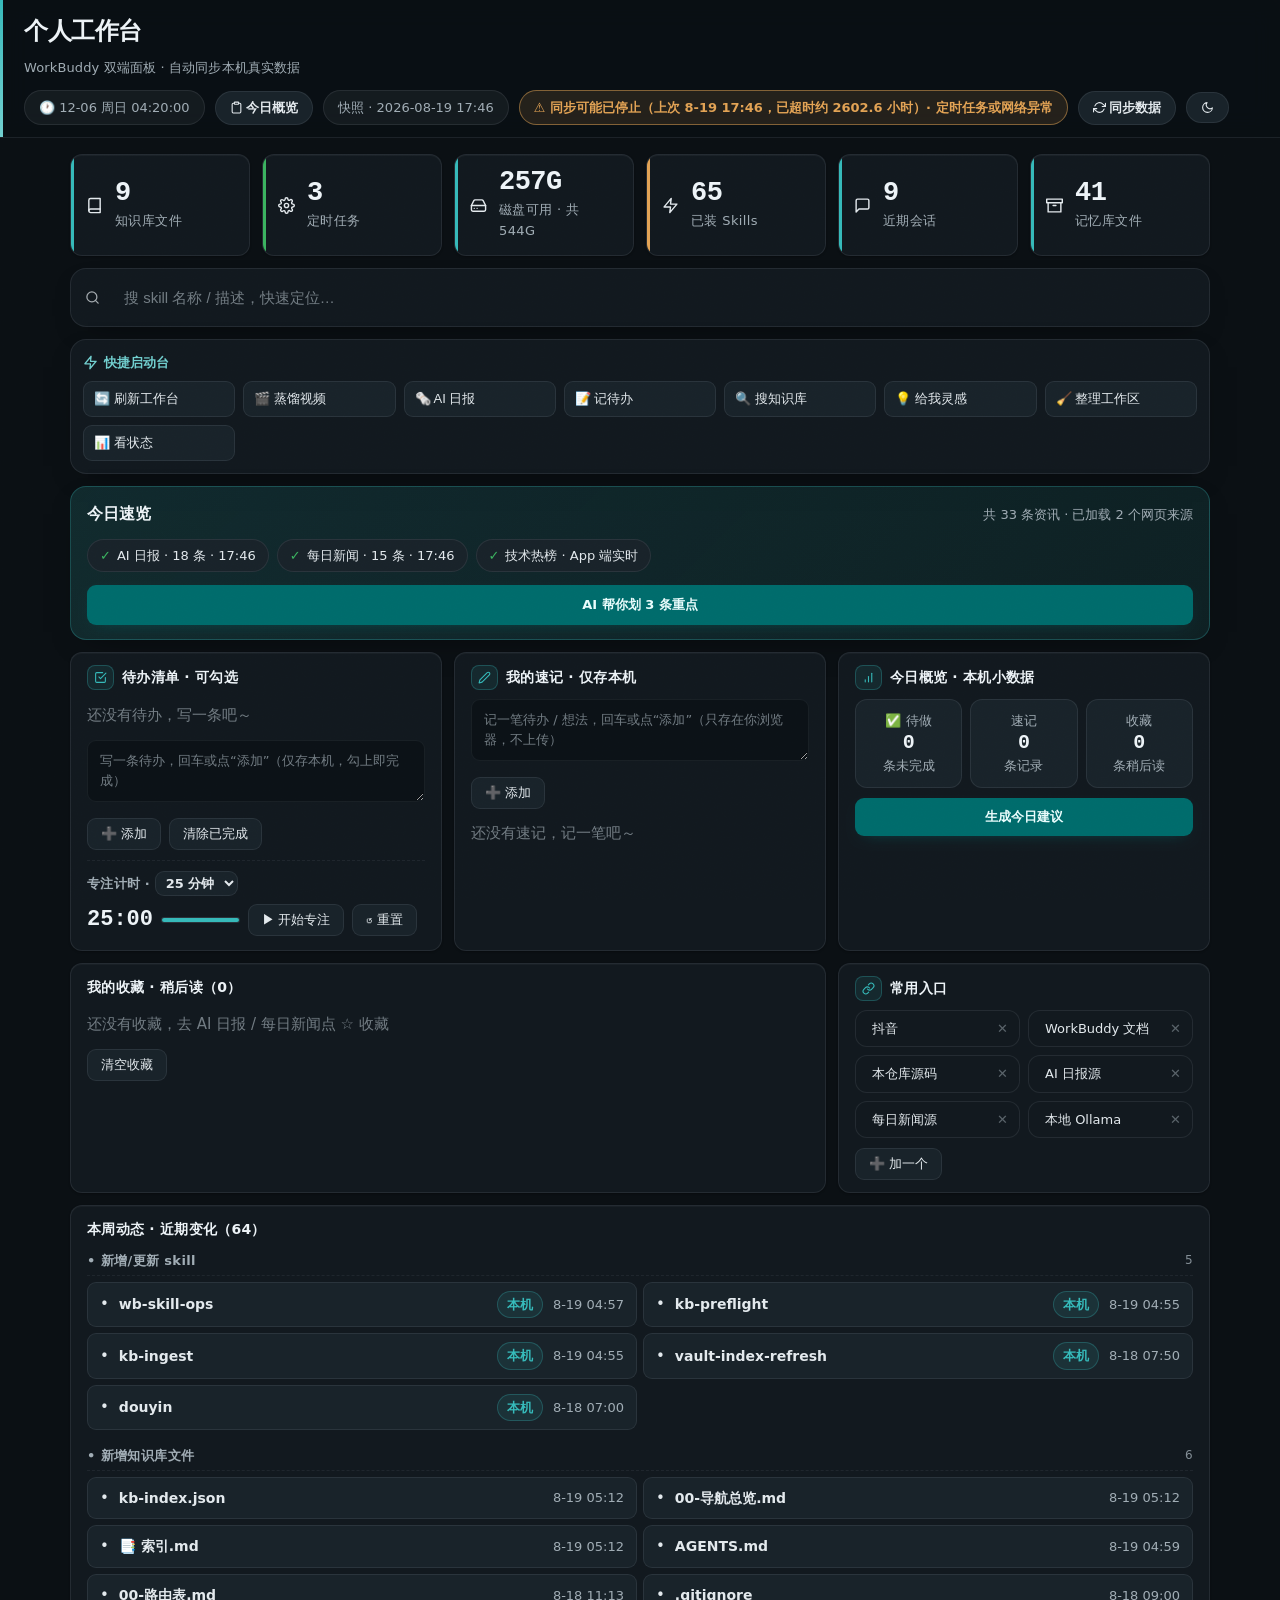
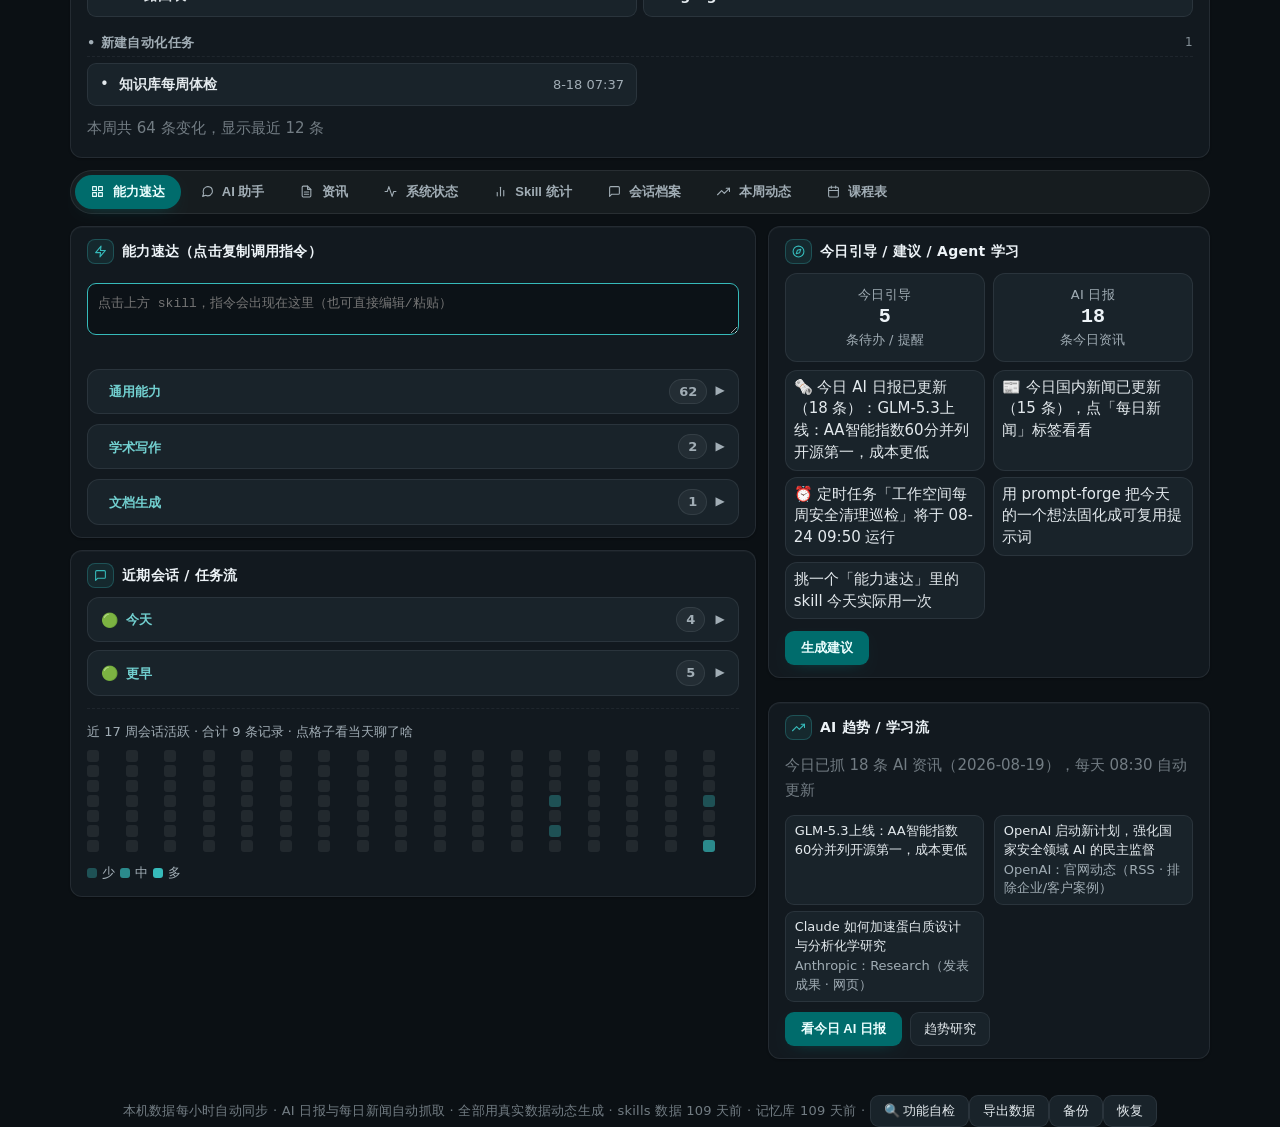
==== commit fc98098a: "fix: WB.ic = ic 移到 WB 声明之后（之前 L43 用了未初始化的 WB, 'strict' 模式抛 TypeError）+ 版本对齐 v71/v87" ====
--- a/index.html
+++ b/index.html
@@ -1,4 +1,4 @@
-<!doctype html>
+﻿<!doctype html>
 <html lang="zh-CN">
 <head>
 <meta charset="UTF-8">
@@ -14,7 +14,7 @@
 <link rel="icon" href="icon.svg" type="image/svg+xml">
 <link rel="icon" href="icon-192.png" type="image/png">
 <link rel="apple-touch-icon" href="icon-192.png">
-<link rel="stylesheet" href="styles.css?v=64">
+<link rel="stylesheet" href="styles.css?v=65">
 </head>
 <body>
 <a class="skip" href="#main">跳到主内容</a>
@@ -152,6 +152,6 @@
   </div>
 </div>
 <script src="schedule.js?v=2"></script>
-<script src="app.js?v=69"></script>
+<script src="app.js?v=71"></script>
 </body>
 </html>
--- a/styles.css
+++ b/styles.css
@@ -1,4 +1,4 @@
-/* ============================================================
+﻿/* ============================================================
    个人工作台 · 设计系统 v4 (Hallmark redesign · 精致化提升)
    macrostructure: Workbench (in-place visual refinement)
    genre: modern-minimal · anchor hue: teal 195
